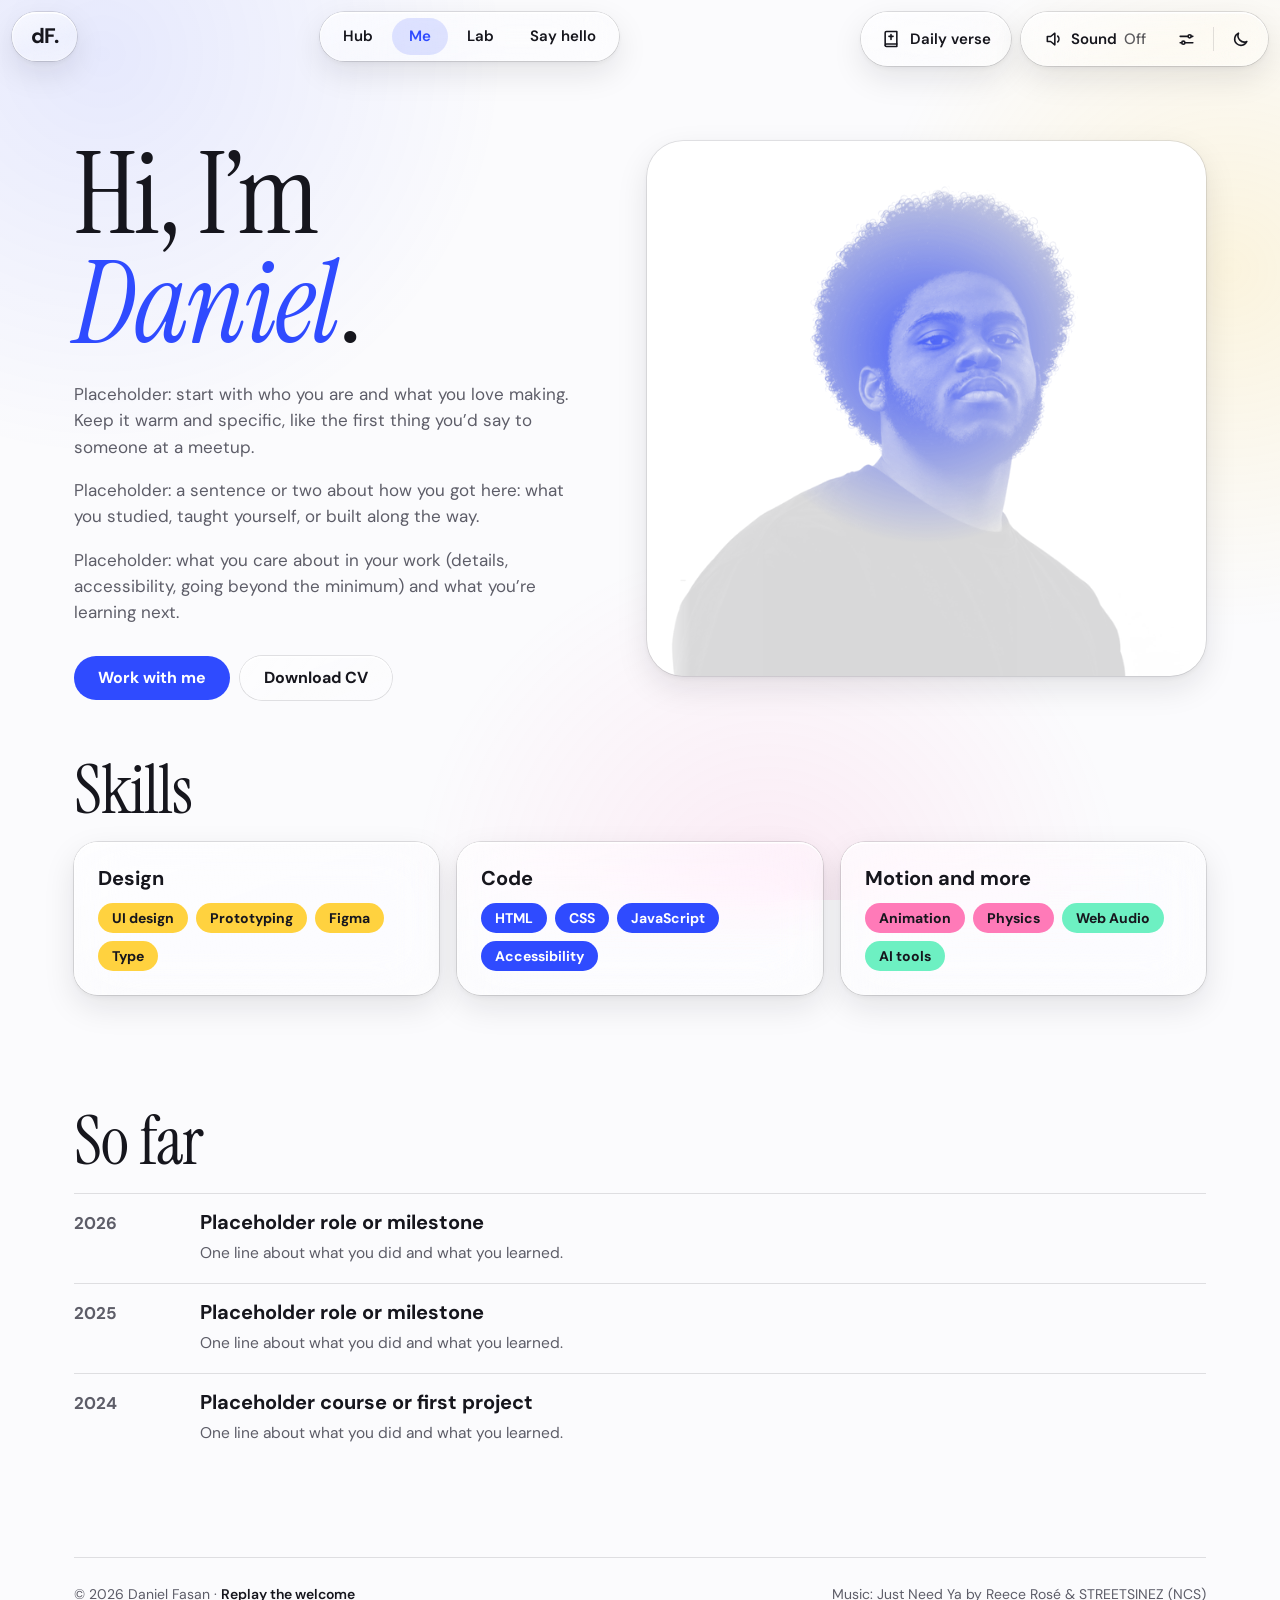
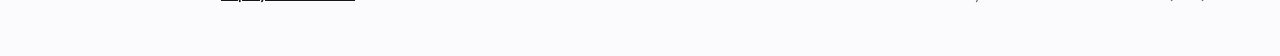
==== about.html @ 46b90537 "first commit" ====
<!doctype html>
<html lang="en" data-page="about">
  <head>
    <meta charset="utf-8" />
    <meta name="viewport" content="width=device-width, initial-scale=1, viewport-fit=cover" />
    <title>About | Daniel Fasan</title>
    <meta name="description" content="About Daniel Fasan: story, skills and experience." />
    <meta name="theme-color" content="#fbfbfd" />
    <link rel="icon" href="data:," />
    <script>
      // pick the theme before the first paint so there is no flash
      try {
        document.documentElement.dataset.theme = localStorage.getItem("df:theme") || (matchMedia("(prefers-color-scheme: dark)").matches ? "dark" : "light");
      } catch (e) {}
    </script>
    <link rel="preconnect" href="https://fonts.googleapis.com" />
    <link rel="preconnect" href="https://fonts.gstatic.com" crossorigin />
    <link href="https://fonts.googleapis.com/css2?family=DM+Sans:wght@500;700&family=Instrument+Serif:ital@0;1&display=swap" rel="stylesheet" />
    <link rel="stylesheet" href="css/site.css" />
    <link rel="stylesheet" href="css/portrait.css" />
    <script src="js/site.js" defer></script>
  </head>
  <body>
    <a class="skip" href="#app">Skip to content</a>
    <header class="top" data-bar="site">
      <div class="brand glass" role="img" aria-label="Daniel Fasan"><span class="mono" aria-hidden="true">dF.</span></div>
      <nav class="nav glass" aria-label="Main">
        <a href="home.html">Hub</a>
        <a href="about.html" aria-current="page">Me</a>
        <a href="work.html">Lab</a>
        <a href="contact.html">Say hello</a>
      </nav>
      <div class="bar-right">
        <div class="pop-wrap">
          <button class="pill glass" data-popover aria-controls="verse-pop" aria-expanded="false" title="Daily verse">
            <svg viewBox="0 0 24 24" aria-hidden="true"><path d="M5 4.5A1.5 1.5 0 0 1 6.5 3H19v15H6.5A1.5 1.5 0 0 0 5 19.5z" /><path d="M5 19.5A1.5 1.5 0 0 0 6.5 21H19v-3" /><path d="M12 6.5v6M9.5 8.8h5" /></svg><span class="lbl">Daily verse</span>
          </button>
          <div class="pop verse-pop" id="verse-pop" role="dialog" aria-labelledby="verse-title" tabindex="-1" data-autofocus hidden>
            <p class="pop-kicker" id="verse-title">A verse for today</p>
            <blockquote>
              <p data-verse-text></p>
              <footer><cite data-verse-ref></cite> · <abbr title="World English Bible (public domain)">WEB</abbr></footer>
            </blockquote>
            <button class="btn small" type="button" data-verse-next>Another verse</button>
          </div>
        </div>
        <div class="tools glass">
          <div class="snd-group">
            <button class="snd" data-sound aria-pressed="false"><svg viewBox="0 0 24 24" aria-hidden="true"><path d="M4 9v6h4l5 4V5L8 9H4z" /><path d="M16.5 8.5a5 5 0 0 1 0 7" /></svg><span class="word">Sound</span> <span class="val">Off</span></button>
            <button class="icon" data-popover aria-controls="vol-pop" aria-expanded="false" aria-label="Music volume" title="Music volume"><svg viewBox="0 0 24 24" aria-hidden="true"><path d="M4 8h10M18 8h2M4 16h2M10 16h10" /><circle cx="16" cy="8" r="2" /><circle cx="8" cy="16" r="2" /></svg></button>
            <div class="pop vol-pop" id="vol-pop" hidden>
              <div class="vol-row">
                <label for="vol">Music</label>
                <input id="vol" type="range" min="0" max="100" step="1" value="50" />
                <output id="vol-out" for="vol">50%</output>
              </div>
              <p>Just Need Ya by Reece Rosé &amp; STREETSINEZ (NCS)</p>
            </div>
          </div>
          <span class="sep" aria-hidden="true"></span>
          <button class="icon" data-theme-toggle aria-label="Switch theme"><svg class="theme-light" viewBox="0 0 24 24" aria-hidden="true"><path d="M20 14.5A8 8 0 0 1 9.5 4 8 8 0 1 0 20 14.5z" /></svg><svg class="theme-dark" viewBox="0 0 24 24" aria-hidden="true"><circle cx="12" cy="12" r="4" /><path d="M12 2v2M12 20v2M4.9 4.9l1.4 1.4M17.7 17.7l1.4 1.4M2 12h2M20 12h2M4.9 19.1l1.4-1.4M17.7 6.3l1.4-1.4" /></svg></button>
        </div>
      </div>
    </header>

    <main id="app" class="page" data-page="about" data-scripts="js/projects.js js/pages.js">
      <section class="split" aria-labelledby="about-title">
        <div>
          <h1 class="display" id="about-title">Hi, I’m <em>Daniel</em>.</h1>
          <div class="prose">
            <p>Placeholder: start with who you are and what you love making. Keep it warm and specific, like the first thing you’d say to someone at a meetup.</p>
            <p>Placeholder: a sentence or two about how you got here: what you studied, taught yourself, or built along the way.</p>
            <p>Placeholder: what you care about in your work (details, accessibility, going beyond the minimum) and what you’re learning next.</p>
          </div>
          <div class="btns">
            <a class="btn" href="contact.html">Work with me</a>
            <a class="btn ghost" href="#" data-router="off">Download CV</a>
          </div>
        </div>
        <!-- your portrait: the same silhouette as the welcome page, lit by a blue light that follows you -->
        <div class="portrait" role="img" aria-label="Portrait of Daniel Fasan">
          <i class="base"></i><i class="lit"></i>
        </div>
      </section>

      <section class="section" aria-labelledby="skills-title">
        <h2 class="h2" id="skills-title">Skills</h2>
        <div class="cols">
          <div class="tile glass">
            <h3 class="h3">Design</h3>
            <ul class="chips" style="margin-top: 12px"><li class="chip">UI design</li><li class="chip">Prototyping</li><li class="chip">Figma</li><li class="chip">Type</li></ul>
          </div>
          <div class="tile glass">
            <h3 class="h3">Code</h3>
            <ul class="chips" style="margin-top: 12px"><li class="chip blue">HTML</li><li class="chip blue">CSS</li><li class="chip blue">JavaScript</li><li class="chip blue">Accessibility</li></ul>
          </div>
          <div class="tile glass">
            <h3 class="h3">Motion and more</h3>
            <ul class="chips" style="margin-top: 12px"><li class="chip pink">Animation</li><li class="chip pink">Physics</li><li class="chip mint">Web Audio</li><li class="chip mint">AI tools</li></ul>
          </div>
        </div>
      </section>

      <section class="section" aria-labelledby="path-title">
        <h2 class="h2" id="path-title">So far</h2>
        <ol class="timeline">
          <li><time>2026</time><div><h3 class="h3">Placeholder role or milestone</h3><p>One line about what you did and what you learned.</p></div></li>
          <li><time>2025</time><div><h3 class="h3">Placeholder role or milestone</h3><p>One line about what you did and what you learned.</p></div></li>
          <li><time>2024</time><div><h3 class="h3">Placeholder course or first project</h3><p>One line about what you did and what you learned.</p></div></li>
        </ol>
      </section>
      <footer class="foot">
        <p>© <span data-year>2026</span> Daniel Fasan · <a href="index.html">Replay the welcome</a></p>
        <p>Music: Just Need Ya by Reece Rosé &amp; STREETSINEZ (NCS)</p>
      </footer>
    </main>
  </body>
</html>
---- css/site.css ----
/* =====================================================================
   SITE STYLES: shared by every page.
   1. tokens + themes   2. base   3. liquid glass   4. top bar + nav
   5. sound + volume     6. page transitions   7. content pages
   ===================================================================== */

/* ---------- 1. design tokens (light is the default, dark below) ---------- */
:root {
  --bg: #fbfbfd;
  --surface: #ffffff;
  --ink: #16161d;
  --muted: #5d5d68; /* 6.3:1 on --bg */
  --line: rgba(22, 22, 29, 0.12);
  --blue: #2f4bff;
  --on-blue: #ffffff;
  --yellow: #ffd23f;
  --pink: #ff7ab8;
  --mint: #6df0c2;
  --glass-a: rgba(255, 255, 255, 0.64);
  --glass-b: rgba(255, 255, 255, 0.28);
  --glass-c: rgba(255, 255, 255, 0.42);
  --glass-edge: rgba(22, 22, 29, 0.16);
  --glass-hi: rgba(255, 255, 255, 0.95);
  --glass-glow: rgba(255, 255, 255, 0.8);
  --glass-solid: rgba(255, 255, 255, 0.94);
  --shadow: 0 12px 32px rgba(22, 22, 29, 0.1), 0 2px 6px rgba(22, 22, 29, 0.06);
  --tint: rgba(47, 75, 255, 0.14);
  --hover: rgba(255, 255, 255, 0.6);
  --wash: 0.1; /* strength of the soft colour behind everything */
  /* ambient light behind the page (three soft pools of colour) */
  --amb1: rgba(47, 75, 255, 0.1);
  --amb2: rgba(255, 210, 63, 0.16);
  --amb3: rgba(255, 122, 184, 0.12);
  --glass-blur: blur(28px) saturate(1.9);
  --ws-ink: rgba(22, 22, 29, 0.46); /* lines of the little workspace objects behind the hero */
  --ws-fill: rgba(255, 255, 255, 0.6);
  --ui: -apple-system, BlinkMacSystemFont, "SF Pro Text", "DM Sans", system-ui,
    sans-serif;
  --serif: "Instrument Serif", Georgia, serif;
  --ease: cubic-bezier(0.7, 0, 0.2, 1); /* the welcome page's reveal curve */
  --ease-out: cubic-bezier(0.2, 0.8, 0.2, 1);
  --bar: 70px; /* height of the top bar area */
  color-scheme: light;
}
/* dark: Apple-style layered glass. Deep charcoal, slightly lighter raised surfaces,
   soft off-white text and periwinkle accents, lit by faint blue and violet. */
:root[data-theme="dark"] {
  --bg: #15161c;
  --surface: #20222c;
  --ink: #f1f2f7; /* 15.6:1 on --bg */
  --muted: #b0b4c4; /* 9.1:1 on --bg */
  --line: rgba(255, 255, 255, 0.08);
  --blue: #8b95ff; /* 6.9:1 on --bg */
  --on-blue: #15161c;
  --glass-a: rgba(48, 51, 68, 0.58);
  --glass-b: rgba(33, 35, 47, 0.44);
  --glass-c: rgba(42, 45, 60, 0.52);
  --glass-edge: rgba(255, 255, 255, 0.07);
  --glass-hi: rgba(255, 255, 255, 0.11);
  --glass-glow: rgba(139, 149, 255, 0.14);
  --glass-solid: rgba(33, 35, 45, 0.97);
  --shadow: 0 10px 30px rgba(0, 0, 0, 0.32), 0 1px 2px rgba(0, 0, 0, 0.28);
  --tint: rgba(139, 149, 255, 0.18);
  --hover: rgba(255, 255, 255, 0.06);
  --wash: 0.16;
  --amb1: rgba(98, 112, 255, 0.16);
  --amb2: rgba(139, 92, 246, 0.12);
  --amb3: rgba(76, 92, 214, 0.12);
  --glass-blur: blur(20px) saturate(1.4);
  --ws-ink: rgba(214, 218, 240, 0.42);
  --ws-fill: rgba(32, 34, 44, 0.6);
  color-scheme: dark;
}

/* ---------- 2. base ---------- */
* {
  margin: 0;
  box-sizing: border-box;
}
html {
  -webkit-text-size-adjust: 100%;
  scroll-padding-top: calc(var(--bar) + 16px);
}
body {
  min-height: 100%;
  background: var(--bg);
  color: var(--ink);
  font: 400 17px/1.55 var(--ui);
  -webkit-font-smoothing: antialiased;
}
/* very soft colour behind everything so the glass has something to bend */
body::before {
  content: "";
  position: fixed;
  inset: 0;
  z-index: -1;
  pointer-events: none;
  background:
    radial-gradient(45vmax 45vmax at 8% 6%, var(--amb1), transparent 70%),
    radial-gradient(40vmax 40vmax at 96% 30%, var(--amb2), transparent 70%),
    radial-gradient(40vmax 40vmax at 60% 100%, var(--amb3), transparent 70%);
}
/* anything that pokes past the sides (fanned-out cards, the workspace objects) never causes sideways scrolling */
body {
  overflow-x: clip;
}
img,
svg {
  display: block;
  max-width: 100%;
}
a {
  color: inherit;
}
button,
input,
select,
textarea {
  font: inherit;
  color: inherit;
}
:focus-visible {
  outline: 3px solid var(--blue);
  outline-offset: 2px;
}
[tabindex="-1"]:focus {
  outline: none;
}
.sr-only {
  position: absolute !important;
  width: 1px;
  height: 1px;
  overflow: hidden;
  clip: rect(0 0 0 0);
  white-space: nowrap;
}
.skip {
  position: fixed;
  left: 12px;
  top: 12px;
  z-index: 100;
  padding: 10px 16px;
  border-radius: 999px;
  background: var(--blue);
  color: var(--on-blue);
  font-weight: 700;
  text-decoration: none;
  transform: translateY(-150%);
}
.skip:focus {
  transform: none;
}

/* ---------- 3. liquid glass ---------- */
.glass {
  position: relative;
  isolation: isolate;
  background: linear-gradient(160deg, var(--glass-a), var(--glass-b) 60%, var(--glass-c));
  -webkit-backdrop-filter: var(--glass-blur);
  backdrop-filter: var(--glass-blur);
  box-shadow:
    0 0 0 0.75px var(--glass-edge),
    inset 0 1.5px 0 var(--glass-hi),
    inset 1px 0 0 color-mix(in srgb, var(--glass-hi) 50%, transparent),
    inset 0 -1px 0 color-mix(in srgb, var(--glass-hi) 35%, transparent),
    var(--shadow);
}
.glass::before {
  content: "";
  position: absolute;
  inset: 0;
  border-radius: inherit;
  pointer-events: none;
  z-index: -1;
  background: radial-gradient(150px circle at var(--gx, 50%) var(--gy, -40%), var(--glass-glow), transparent 65%);
  opacity: var(--go, 0);
  transition: opacity 0.25s;
}
@supports not (backdrop-filter: blur(1px)) {
  .glass {
    background: var(--glass-solid);
  }
}
@media (prefers-reduced-transparency: reduce) {
  .glass {
    background: var(--glass-solid);
    -webkit-backdrop-filter: none;
    backdrop-filter: none;
  }
}

/* ---------- 4. top bar + navigation ---------- */
.top {
  position: fixed;
  top: 12px;
  left: 12px;
  right: 12px;
  z-index: 10;
  display: flex;
  justify-content: space-between;
  align-items: flex-start;
  gap: 10px;
  pointer-events: none;
}
.top > * {
  pointer-events: auto;
}
.brand {
  border-radius: 999px;
  padding: 9px 22px 10px;
  display: flex;
  flex-direction: column;
  gap: 3px;
  text-decoration: none;
  flex: none;
}
.brand b {
  font: 400 25px/1 var(--serif);
  letter-spacing: -0.005em;
}
.brand span {
  font: 500 12.5px/1 var(--ui);
  color: var(--muted);
}
.tools,
.nav {
  border-radius: 999px;
  padding: 6px;
  display: flex;
  gap: 2px;
}
.tools button,
.nav a {
  display: flex;
  align-items: center;
  justify-content: center;
  gap: 7px;
  border: 0;
  background: none;
  color: inherit;
  font: 600 15px/1 var(--ui);
  padding: 11px 17px;
  border-radius: 999px;
  cursor: pointer;
  text-decoration: none;
  white-space: nowrap;
  transition:
    background 0.2s,
    transform 0.15s,
    color 0.2s;
}
.tools button:hover,
.nav a:hover {
  background: var(--hover);
}
.tools button:active,
.nav a:active {
  transform: scale(0.96);
}
.tools button[aria-pressed="true"],
.tools button[aria-expanded="true"],
.nav a[aria-current="page"] {
  background: var(--tint);
  color: var(--blue);
}
.tools .val {
  font-weight: 500;
  opacity: 0.7;
}
.tools .icon {
  padding: 11px 12px;
}
.icon svg {
  width: 19px;
  height: 19px;
  fill: none;
  stroke: currentColor;
  stroke-width: 2;
  stroke-linecap: round;
  stroke-linejoin: round;
}
.nav {
  margin: 0 auto;
}
/* inner pages: brand on the left, nav in the middle, sound + theme on the right */
.top[data-bar="site"] .tools {
  flex: none;
}

/* ---------- 5. sound button, volume slider, music credit ---------- */
.snd-group {
  position: relative;
  display: flex;
  gap: 2px;
}
.theme-dark,
:root[data-theme="dark"] .theme-light {
  display: none;
}
:root[data-theme="dark"] .theme-dark {
  display: block;
}
.vol-row {
  display: flex;
  align-items: center;
  gap: 10px;
}
.vol-row label {
  font-weight: 700;
}
.vol-row output {
  min-width: 3.2em;
  text-align: right;
  font-variant-numeric: tabular-nums;
  color: var(--muted);
}
.vol-pop input[type="range"] {
  flex: 1;
  min-width: 0;
  height: 28px;
  accent-color: var(--blue);
  cursor: pointer;
}
.vol-pop p {
  margin-top: 6px;
  color: var(--muted);
  font-size: 12px;
  line-height: 1.35;
}
.credit {
  position: fixed;
  right: 12px;
  bottom: 14px;
  z-index: 9;
  max-width: 200px;
  border-radius: 16px;
  padding: 7px 13px 8px;
  font: 500 11px/1.3 var(--ui);
  pointer-events: none;
  opacity: 0;
  transform: translateY(6px);
  transition:
    opacity 0.4s,
    transform 0.4s;
}
.credit.on {
  opacity: 1;
  transform: none;
}
.credit b {
  display: block;
  font: 700 12px/1.3 var(--ui);
}
.credit span {
  display: block;
  color: var(--muted);
}

/* ---------- 6. page transitions ---------- */
/* the blue veil: grows as a circle from where you clicked, then lifts away (same curve as the welcome reveal) */
.veil {
  position: fixed;
  inset: 0;
  z-index: 50;
  background: var(--blue);
  pointer-events: none;
  visibility: hidden;
  clip-path: circle(0 at var(--ox, 50%) var(--oy, 50%));
}
.veil.grow {
  visibility: visible;
  clip-path: circle(150vmax at var(--ox, 50%) var(--oy, 50%));
  transition: clip-path 0.7s var(--ease);
}
.veil.cover {
  visibility: visible;
  clip-path: inset(0 0 0 0);
}
.veil.lift {
  visibility: visible;
  clip-path: inset(0 0 100% 0);
  transition: clip-path 0.8s var(--ease);
}
main.is-leaving {
  opacity: 0;
  transform: translateY(10px);
  transition:
    opacity 0.18s ease-in,
    transform 0.18s ease-in;
}
main.is-entering {
  animation: page-in 0.6s var(--ease-out) both;
}
@keyframes page-in {
  from {
    opacity: 0;
    transform: translateY(22px) scale(0.99);
    filter: blur(6px);
  }
}
@media (prefers-reduced-motion: reduce) {
  main.is-leaving,
  main.is-entering {
    animation: none;
    transition: none;
    transform: none;
    filter: none;
  }
  .veil,
  .veil.grow,
  .veil.lift {
    transition: none;
  }
  .credit {
    transition: none;
  }
}

/* ---------- 7. content pages ---------- */
.page {
  width: min(1180px, 100%);
  margin: 0 auto;
  padding: calc(var(--bar) + 48px) 24px 40px;
}
.section {
  padding: 56px 0;
}
.kicker {
  display: inline-flex;
  align-items: center;
  gap: 8px;
  padding: 7px 14px;
  border-radius: 999px;
  font: 600 13.5px/1 var(--ui);
}
.kicker::before {
  content: "";
  width: 8px;
  height: 8px;
  border-radius: 50%;
  background: var(--mint);
  box-shadow: 0 0 0 3px color-mix(in srgb, var(--mint) 35%, transparent);
}
.display {
  font: 400 clamp(52px, 9vw, 128px) / 0.95 var(--serif);
  letter-spacing: -0.02em;
  margin: 22px 0 22px;
  max-width: 13ch;
}
.display em,
.h2 em {
  font-style: italic;
  color: var(--blue);
}
.h2 {
  font: 400 clamp(38px, 5.4vw, 68px) / 1 var(--serif);
  letter-spacing: -0.015em;
  margin-bottom: 18px;
}
.h3 {
  font: 700 20px/1.25 var(--ui);
  margin-bottom: 6px;
}
.lede {
  font-size: clamp(18px, 2vw, 21px);
  color: var(--muted);
  max-width: 44ch;
}
.prose p {
  max-width: 62ch;
  color: var(--muted);
}
.prose p + p {
  margin-top: 1em;
}
.row-head {
  display: flex;
  justify-content: space-between;
  align-items: flex-end;
  gap: 16px;
  flex-wrap: wrap;
  margin-bottom: 26px;
}
.btns {
  display: flex;
  flex-wrap: wrap;
  gap: 10px;
  margin-top: 30px;
}
.btn {
  display: inline-flex;
  align-items: center;
  gap: 8px;
  border: 0;
  border-radius: 999px;
  padding: 14px 24px;
  font: 700 16px/1 var(--ui);
  text-decoration: none;
  cursor: pointer;
  background: var(--blue);
  color: var(--on-blue);
  transition:
    transform 0.15s,
    box-shadow 0.2s;
}
.btn:hover {
  box-shadow: 0 8px 22px color-mix(in srgb, var(--blue) 35%, transparent);
}
.btn:active {
  transform: scale(0.97);
}
.btn.ghost {
  background: linear-gradient(160deg, var(--glass-a), var(--glass-b) 60%, var(--glass-c));
  color: var(--ink);
  box-shadow:
    0 0 0 0.75px var(--glass-edge),
    inset 0 1.5px 0 var(--glass-hi);
}
.link {
  font-weight: 700;
  color: var(--blue);
  text-decoration: none;
}
.link:hover {
  text-decoration: underline;
  text-underline-offset: 4px;
}
.chips {
  display: flex;
  flex-wrap: wrap;
  gap: 8px;
  padding: 0;
  list-style: none;
}
.chip {
  display: inline-block;
  padding: 8px 14px;
  border-radius: 999px;
  font: 700 14px/1 var(--ui);
  background: var(--c, var(--yellow));
  color: #16161d;
}
.chip.blue {
  --c: var(--blue);
  color: var(--on-blue);
}
.chip.pink {
  --c: var(--pink);
}
.chip.mint {
  --c: var(--mint);
}
.chip.line {
  background: none;
  color: var(--ink);
  box-shadow: inset 0 0 0 1.5px var(--line);
}
button.chip {
  border: 0;
  cursor: pointer;
}
button.chip[aria-pressed="true"] {
  background: var(--ink);
  color: var(--bg);
  box-shadow: none;
}

/* hero: the welcome words, resting like they just landed */
.hero {
  position: relative;
  min-height: min(76vh, 760px);
  display: flex;
  flex-direction: column;
  justify-content: center;
}
.pile {
  position: absolute;
  right: 0;
  bottom: 12px;
  display: flex;
  flex-wrap: wrap-reverse;
  justify-content: flex-end;
  gap: 8px;
  max-width: 44%;
  pointer-events: none;
}
.pile .chip {
  font-size: clamp(14px, 1.6vw, 20px);
  padding: 0.6em 1.05em;
  transform: rotate(var(--r, 0deg));
  animation: bob 5s ease-in-out infinite alternate;
  animation-delay: var(--d, 0s);
}
@keyframes bob {
  to {
    transform: rotate(var(--r, 0deg)) translateY(-6px);
  }
}

/* cards */
.grid {
  display: grid;
  grid-template-columns: repeat(auto-fill, minmax(300px, 1fr));
  gap: 22px;
}
.card {
  display: flex;
  flex-direction: column;
  border-radius: 28px;
  overflow: hidden;
  text-decoration: none;
  background: var(--surface);
  box-shadow:
    0 0 0 0.75px var(--line),
    var(--shadow);
  transition:
    transform 0.35s var(--ease-out),
    box-shadow 0.35s;
}
.card:hover {
  transform: translateY(-4px);
}
.card:focus-visible {
  outline-offset: 4px;
}
.card-body {
  padding: 18px 22px 22px;
}
.card-body p {
  color: var(--muted);
  font-size: 15.5px;
}
.card-meta {
  font: 600 13px/1 var(--ui);
  color: var(--muted);
  margin-bottom: 10px;
  letter-spacing: 0.01em;
}
.card .chips {
  margin-top: 14px;
}
.card .chip {
  font-size: 12.5px;
  padding: 6px 11px;
}

/* project cover art, generated from each project's colour and shapes (or your image) */
.cover {
  position: relative;
  aspect-ratio: 16 / 10;
  overflow: hidden;
  background: var(--c1, var(--blue));
}
.cover img {
  width: 100%;
  height: 100%;
  object-fit: cover;
}
.cover i {
  position: absolute;
  display: block;
  background: var(--c2, var(--yellow));
  transition: transform 0.6s var(--ease-out);
}
.cover .s0 {
  width: 38%;
  aspect-ratio: 1;
  border-radius: 50%;
  left: 8%;
  bottom: -14%;
}
.cover .s1 {
  width: 46%;
  height: 22%;
  border-radius: 999px;
  right: 6%;
  top: 16%;
  background: var(--c3, var(--pink));
  transform: rotate(-12deg);
}
.cover .s2 {
  width: 24%;
  aspect-ratio: 1;
  right: 22%;
  bottom: 10%;
  background: var(--c4, var(--mint));
  transform: rotate(18deg);
  border-radius: 12%;
}
.cover .t {
  position: absolute;
  left: 7%;
  top: 11%;
  font: 400 clamp(26px, 3.4vw, 44px) / 1 var(--serif);
  color: var(--ct, #fff);
  background: none;
}
.card:hover .cover .s0 {
  transform: translateY(-8%);
}
.card:hover .cover .s1 {
  transform: rotate(-4deg) translateX(-4%);
}
.card:hover .cover .s2 {
  transform: rotate(40deg);
}

/* services / facts */
.cols {
  display: grid;
  grid-template-columns: repeat(auto-fit, minmax(240px, 1fr));
  gap: 18px;
}
.tile {
  border-radius: 24px;
  padding: 24px;
}
.tile p {
  color: var(--muted);
  font-size: 15.5px;
}
.dot {
  width: 38px;
  height: 38px;
  border-radius: 50%;
  margin-bottom: 16px;
  background: var(--c, var(--yellow));
}

/* big call to action band */
.cta {
  border-radius: 36px;
  padding: clamp(32px, 6vw, 72px);
  background: var(--blue);
  color: var(--on-blue);
  display: grid;
  gap: 8px;
}
.cta .h2 {
  margin: 0;
}
.cta p {
  opacity: 0.85;
  max-width: 46ch;
}
.cta .btn {
  background: var(--on-blue);
  color: var(--blue);
  justify-self: start;
  margin-top: 18px;
}

/* about */
.split {
  display: grid;
  grid-template-columns: minmax(0, 1fr) minmax(0, 1.1fr);
  gap: clamp(28px, 5vw, 72px);
  align-items: center;
}
.portrait {
  position: relative;
  aspect-ratio: 620 / 593;
  border-radius: 36px;
  overflow: hidden;
  background: var(--surface);
  box-shadow:
    0 0 0 0.75px var(--line),
    var(--shadow);
}
.portrait i {
  position: absolute;
  inset: 6% 4% 0;
  -webkit-mask: var(--wm) center bottom / contain no-repeat;
  mask: var(--wm) center bottom / contain no-repeat;
}
.portrait .base {
  background: var(--ink);
  opacity: 0.16;
}
.portrait .lit {
  background: radial-gradient(circle 260px at var(--mx, 50%) var(--my, 35%), var(--blue), transparent 75%);
  opacity: 0.85;
}
.timeline {
  list-style: none;
  padding: 0;
  display: grid;
  gap: 2px;
}
.timeline li {
  display: grid;
  grid-template-columns: 110px 1fr;
  gap: 16px;
  padding: 16px 0;
  border-top: 1px solid var(--line);
}
.timeline time {
  font-weight: 700;
  color: var(--muted);
  font-variant-numeric: tabular-nums;
}
.timeline p {
  color: var(--muted);
  font-size: 15.5px;
}

/* project page */
.p-hero .cover {
  border-radius: 32px;
  aspect-ratio: 21 / 9;
  margin-top: 30px;
}
.facts {
  display: grid;
  grid-template-columns: repeat(auto-fit, minmax(150px, 1fr));
  gap: 18px;
  margin: 34px 0 10px;
  padding: 22px 26px;
  border-radius: 24px;
}
.facts dt {
  font: 600 12.5px/1 var(--ui);
  color: var(--muted);
  text-transform: uppercase;
  letter-spacing: 0.06em;
  margin-bottom: 8px;
}
.facts dd {
  margin: 0;
  font-weight: 600;
}
.story {
  display: grid;
  grid-template-columns: minmax(0, 260px) minmax(0, 1fr);
  gap: 18px 40px;
  padding: 40px 0;
  border-top: 1px solid var(--line);
}
.story h2 {
  font: 400 34px/1.05 var(--serif);
}
.gallery {
  display: grid;
  grid-template-columns: repeat(2, minmax(0, 1fr));
  gap: 18px;
  margin: 20px 0 30px;
}
.gallery .cover {
  border-radius: 24px;
}
.gallery .cover:first-child {
  grid-column: 1 / -1;
  aspect-ratio: 21 / 9;
}
.pager {
  display: flex;
  justify-content: space-between;
  gap: 16px;
  padding: 30px 0 0;
  border-top: 1px solid var(--line);
}
.pager a {
  text-decoration: none;
  display: grid;
  gap: 4px;
}
.pager small {
  color: var(--muted);
  font-weight: 600;
}
.pager b {
  font: 400 28px/1.1 var(--serif);
}
.pager .next {
  text-align: right;
  margin-left: auto;
}

/* contact form */
.form {
  display: grid;
  gap: 18px;
  padding: clamp(22px, 4vw, 36px);
  border-radius: 30px;
}
.field {
  display: grid;
  gap: 7px;
}
.field label {
  font-weight: 700;
  font-size: 15px;
}
.field input,
.field select,
.field textarea {
  width: 100%;
  border: 0;
  border-radius: 16px;
  padding: 14px 16px;
  background: var(--surface);
  box-shadow: inset 0 0 0 1.5px var(--line);
  transition: box-shadow 0.2s;
}
.field textarea {
  min-height: 160px;
  resize: vertical;
}
.field input:focus-visible,
.field select:focus-visible,
.field textarea:focus-visible {
  outline: none;
  box-shadow: inset 0 0 0 2.5px var(--blue);
}
.field [aria-invalid="true"] {
  box-shadow: inset 0 0 0 2px #d92d4a;
}
.err {
  color: #d92d4a;
  font-size: 14px;
  font-weight: 600;
  min-height: 0;
}
:root[data-theme="dark"] .err {
  color: #ff8fa3;
}
:root[data-theme="dark"] .field [aria-invalid="true"] {
  box-shadow: inset 0 0 0 2px #ff8fa3;
}
.hp {
  position: absolute;
  left: -9999px;
}
.status {
  font-weight: 600;
}
.links {
  list-style: none;
  padding: 0;
  display: grid;
  gap: 10px;
}
.links a {
  display: flex;
  justify-content: space-between;
  align-items: center;
  gap: 12px;
  padding: 16px 20px;
  border-radius: 18px;
  text-decoration: none;
  font-weight: 700;
}
.links a span {
  color: var(--muted);
  font-weight: 500;
  font-size: 15px;
}

/* footer */
.foot {
  display: flex;
  flex-wrap: wrap;
  justify-content: space-between;
  gap: 10px 24px;
  margin-top: 40px;
  padding: 26px 0 10px;
  border-top: 1px solid var(--line);
  color: var(--muted);
  font-size: 14px;
}
.foot a {
  color: var(--ink);
  font-weight: 600;
}

/* ---------- phones ---------- */
@media (max-width: 760px) {
  :root {
    --bar: 66px;
  }
  .page {
    padding: calc(var(--bar) + 30px) 18px calc(96px + env(safe-area-inset-bottom));
  }
  .brand {
    padding: 8px 18px 9px;
  }
  .brand b {
    font-size: 23px;
  }
  .tools button {
    font-size: 13.5px;
    padding: 10px 12px;
  }
  .tools .icon {
    padding: 10px;
  }
  /* the nav becomes an iOS-style tab bar at the bottom */
  .top[data-bar="site"] .nav {
    position: fixed;
    left: 12px;
    right: 12px;
    bottom: calc(12px + env(safe-area-inset-bottom));
    margin: 0;
    justify-content: space-between;
  }
  .top[data-bar="site"] .nav a {
    flex: 1;
    padding: 13px 6px;
    font-size: 14.5px;
  }
  .vol-pop {
    left: auto;
    right: -44px;
    width: min(260px, calc(100vw - 24px));
  }
  /* on phones the credit lives in the volume popover and the footer, except on the welcome page */
  :root:not([data-page="welcome"]) .credit {
    display: none;
  }
  .hero {
    min-height: 0;
    padding-bottom: 10px;
  }
  .pile {
    position: static;
    max-width: none;
    justify-content: flex-start;
    margin-top: 34px;
  }
  .split,
  .story {
    grid-template-columns: 1fr;
  }
  .gallery {
    grid-template-columns: 1fr;
  }
  .grid {
    grid-template-columns: 1fr;
  }
  .timeline li {
    grid-template-columns: 1fr;
    gap: 4px;
  }
  .section {
    padding: 40px 0;
  }
}
@media (prefers-reduced-motion: reduce) {
  .pile .chip {
    animation: none;
  }
  .card,
  .cover i {
    transition: none;
  }
}

/* =====================================================================
   8. HEADER: wordmark, daily verse and the sound + theme pill
   ===================================================================== */
/* the "dF." monogram: a quiet, non-interactive badge in a glass pill.
   Same font as the nav labels, a little heavier and tighter; one colour for letters and full stop. */
.brand {
  justify-content: center;
  align-items: center;
  min-height: 49px;
  padding: 0 19px;
  border-radius: 999px;
  cursor: default;
  user-select: none;
  -webkit-user-select: none;
}
.brand .mono {
  font: 800 21px/1 var(--ui);
  letter-spacing: -0.045em;
  color: var(--ink);
}
.bar-right {
  display: flex;
  align-items: flex-start;
  gap: 10px;
  flex: none;
}
.pop-wrap {
  position: relative;
}
.pill {
  display: flex;
  align-items: center;
  gap: 9px;
  border: 0;
  color: inherit;
  font: 600 15px/1 var(--ui);
  padding: 17px 20px;
  border-radius: 999px;
  cursor: pointer;
  transition:
    color 0.2s,
    transform 0.15s;
}
.pill:active {
  transform: scale(0.96);
}
.pill[aria-expanded="true"] {
  color: var(--blue);
}
.pill svg,
.snd svg,
.clock svg,
.loc svg,
.btn .arrow {
  width: 20px;
  height: 20px;
  flex: none;
  fill: none;
  stroke: currentColor;
  stroke-width: 1.9;
  stroke-linecap: round;
  stroke-linejoin: round;
}
.snd {
  gap: 8px;
}
.tools .sep {
  width: 1px;
  margin: 9px 3px;
  background: var(--line);
}

/* popovers (volume, daily verse) */
.pop {
  position: absolute;
  top: calc(100% + 12px);
  right: 0;
  z-index: 20;
  border-radius: 22px;
  background: var(--glass-solid);
  box-shadow:
    0 0 0 0.75px var(--glass-edge),
    var(--shadow);
  animation: pop-in 0.28s var(--ease-out);
}
.pop[hidden] {
  display: none;
}
@keyframes pop-in {
  from {
    opacity: 0;
    transform: translateY(-6px) scale(0.98);
  }
}
.vol-pop {
  left: 0;
  right: auto;
  width: 250px;
  padding: 14px 16px 12px;
  font-size: 13px;
}
.verse-pop {
  width: min(370px, calc(100vw - 24px));
  padding: 20px 22px 20px;
}
.verse-pop:focus {
  outline: none;
}
.verse-pop:focus-visible {
  outline: 3px solid var(--blue);
  outline-offset: 3px;
}
.pop-kicker,
.eyebrow {
  font: 700 12.5px/1 var(--ui);
  letter-spacing: 0.14em;
  text-transform: uppercase;
  color: var(--muted);
}
.verse-pop blockquote {
  margin: 14px 0 18px;
}
.verse-pop blockquote p {
  font: 400 24px/1.22 var(--serif);
}
.verse-pop footer {
  margin-top: 12px;
  font-size: 14px;
  color: var(--muted);
}
.verse-pop cite {
  font-style: normal;
  font-weight: 700;
  color: var(--ink);
}
.verse-pop abbr {
  text-decoration: none;
  cursor: help;
}
.btn.small {
  padding: 11px 18px;
  font-size: 14px;
}

/* =====================================================================
   9. HOME HERO: introduction + swipeable project previews
   ===================================================================== */
html {
  scroll-behavior: smooth;
}
:root[data-page="home"] .page {
  width: min(1540px, 100%);
  padding-top: calc(var(--bar) + 22px);
  padding-inline: clamp(18px, 2.4vw, 40px);
}
.hero2 {
  position: relative;
  display: grid;
  /* the preview column is the wider one: the active screenshot is the main visual */
  grid-template-columns: minmax(0, 0.86fr) minmax(0, 1.26fr);
  gap: clamp(20px, 3vw, 48px);
  align-items: center;
  /* leaves room for the start of "Selected projects" on the first screen */
  min-height: max(560px, calc(100svh - var(--bar) - 200px));
}
.hero-intro {
  position: relative;
  z-index: 1;
}
/* your portrait, huge and faint, fading out at the edges */
.hero-wm {
  position: absolute;
  z-index: 0;
  left: 16%;
  top: -14%;
  width: min(780px, 66%);
  aspect-ratio: 620 / 593;
  pointer-events: none;
  background: var(--ink);
  opacity: 0.06;
  mix-blend-mode: multiply;
  -webkit-mask-image: var(--wm), radial-gradient(closest-side, #000 40%, transparent 100%);
  mask-image: var(--wm), radial-gradient(closest-side, #000 40%, transparent 100%);
  -webkit-mask-size: contain, 100% 100%;
  mask-size: contain, 100% 100%;
  -webkit-mask-repeat: no-repeat;
  mask-repeat: no-repeat;
  -webkit-mask-position: center;
  mask-position: center;
  -webkit-mask-composite: source-in;
  mask-composite: intersect;
}
/* dark: a cool, light tint blended with "screen", so the portrait glows faintly instead of sitting there as a patch */
:root[data-theme="dark"] .hero-wm {
  background: linear-gradient(180deg, #aab2ff, #7e86c8);
  mix-blend-mode: screen;
  opacity: 0.06;
}
.clock {
  display: inline-flex;
  align-items: center;
  gap: 8px;
  padding: 9px 16px;
  border-radius: 999px;
  font: 500 15px/1 var(--ui);
  color: var(--muted);
}
.clock time {
  color: var(--ink);
  font-variant-numeric: tabular-nums;
}
.hero-title {
  font: 400 clamp(48px, 6.1vw, 104px) / 0.95 var(--serif);
  letter-spacing: -0.028em;
  margin: 22px 0 0;
}
.hero-title em {
  font-style: italic;
  color: var(--blue);
}
/* a springy little lift when you hover the highlighted word */
.spring {
  transform-origin: 30% 85%;
  transition: transform 0.75s cubic-bezier(0.34, 1.9, 0.5, 1);
}
.spring:hover {
  transform: translateY(-6px) rotate(-2.5deg) scale(1.035);
}
.hero-lede {
  font-size: clamp(18px, 1.5vw, 22px);
  line-height: 1.5;
  color: var(--muted);
  max-width: 560px;
}
.hero2 .btns {
  margin-top: 24px;
}
.btn .arrow {
  width: 19px;
  height: 19px;
  stroke-width: 2.2;
}
.loc {
  display: flex;
  align-items: center;
  gap: 8px;
  margin-top: 28px;
  color: var(--muted);
  font-size: 16px;
}
/* staggered entrance: each piece rises in a little after the one before */
.rise {
  animation: rise 0.9s var(--ease-out) both;
  animation-delay: calc(var(--i, 0) * 90ms + 60ms);
}
@keyframes rise {
  from {
    opacity: 0;
    transform: translateY(26px);
    filter: blur(4px);
  }
}

/* the tilted stack of browser cards */
/* the padding is the room around the card: the tags sit in it and the next card peeks into it */
.showcase {
  position: relative;
  z-index: 1;
  padding: 8% 11% 14% 3%;
}
.float-wrap {
  position: relative;
  perspective: 2000px;
  animation: drift 7s ease-in-out infinite alternate;
}
@keyframes drift {
  to {
    transform: translateY(-12px);
  }
}
.stage {
  position: relative;
  display: grid;
  transform-style: preserve-3d;
  transform: rotateX(5deg) rotateY(-10deg) rotateZ(-1.5deg);
  touch-action: pan-y; /* vertical swipes still scroll the page */
  user-select: none;
  -webkit-user-select: none;
  cursor: grab;
  border-radius: 18px;
}
.stage.dragging {
  cursor: grabbing;
}
.stage:focus-visible {
  outline: 3px solid var(--blue);
  outline-offset: 12px;
}
/* every card sits in the same grid cell, so the stack is exactly as tall as one screenshot */
.slides {
  display: grid;
  margin: 0;
  padding: 0;
  list-style: none;
  transform-style: preserve-3d;
}
.slide {
  position: relative;
  grid-area: 1 / 1;
  transform-origin: 50% 60%;
  /* the slight overshoot makes the snap feel springy */
  transition:
    transform 0.75s cubic-bezier(0.2, 0.95, 0.3, 1.12),
    opacity 0.45s ease;
  will-change: transform;
}
.stage.dragging .slide {
  transition: none;
}
.slide:not(.front) {
  cursor: pointer;
}
.frame {
  position: relative;
  display: block;
  color: inherit;
  text-decoration: none;
  border-radius: 16px;
  -webkit-user-drag: none;
}
.frame:focus-visible {
  outline: 3px solid var(--blue);
  outline-offset: 5px;
}
.frame .browser img {
  flex: none;
  aspect-ratio: 1440 / 900; /* the screenshots' real proportions */
}
.slide.front .browser {
  box-shadow:
    0 0 0 1px rgba(22, 22, 29, 0.08),
    0 40px 80px -24px rgba(22, 22, 29, 0.45),
    0 10px 24px rgba(22, 22, 29, 0.1);
}
.visit {
  position: absolute;
  left: 50%;
  bottom: 16px;
  translate: -50% 0;
  padding: 9px 15px;
  border-radius: 999px;
  background: rgba(22, 22, 29, 0.82);
  color: #fff;
  font: 600 13.5px/1 var(--ui);
  opacity: 0;
  transform: translateY(6px);
  transition:
    opacity 0.25s,
    transform 0.25s;
}
.slide.front .frame:hover .visit,
.slide.front .frame:focus-visible .visit {
  opacity: 1;
  transform: none;
}
@media (hover: none) {
  .slide.front .visit {
    opacity: 1;
    transform: none;
  }
}

/* the colourful words floating around the preview; their text changes with each project */
.tag {
  position: absolute;
  z-index: 3;
  padding: 0.55em 1.1em;
  border-radius: 999px;
  font: 700 clamp(14px, 1.3vw, 20px) / 1 var(--ui);
  color: #16161d;
  white-space: nowrap;
  pointer-events: none;
  box-shadow: 0 12px 26px -10px rgba(22, 22, 29, 0.35);
  transform: rotate(var(--r, 0deg));
  animation: bob 5s ease-in-out infinite alternate;
}
.tag.tag-in {
  animation:
    tag-pop 0.6s cubic-bezier(0.34, 1.8, 0.5, 1),
    bob 5s ease-in-out 0.6s infinite alternate;
}
@keyframes tag-pop {
  from {
    opacity: 0;
    transform: rotate(var(--r, 0deg)) scale(0.4);
  }
}
.tag.t1 {
  --r: -5deg;
  left: 12%;
  top: 0.5%;
  background: var(--yellow);
}
.tag.t2 {
  --r: 5deg;
  right: 2%;
  top: 1.5%;
  background: var(--pink);
  animation-delay: -1.2s;
}
.tag.t3 {
  --r: -4deg;
  left: 1%;
  bottom: 5%;
  background: #2f4bff;
  color: #fff;
  animation-delay: -2.4s;
}
.tag.t4 {
  --r: -3deg;
  right: 7%;
  bottom: 7%;
  background: var(--mint);
  animation-delay: -3.6s;
}
.hint {
  position: absolute;
  left: 50%;
  bottom: 0;
  transform: translateX(-50%);
  display: flex;
  align-items: center;
  gap: 10px;
  color: var(--muted);
  font: 500 15px/1 var(--ui);
  transition: opacity 0.6s;
}
.hint svg {
  width: 34px;
  height: 28px;
  fill: none;
  stroke: currentColor;
  stroke-width: 1.6;
  stroke-linecap: round;
  stroke-linejoin: round;
  animation: nudge-x 2.6s ease-in-out infinite;
}
@keyframes nudge-x {
  50% {
    transform: translateX(5px);
  }
}
.showcase.used .hint {
  opacity: 0.5;
}
/* previous / next stay hidden until a keyboard user tabs to them */
.sr-ctrl button {
  position: absolute;
  bottom: 2%;
  z-index: 5;
  width: 1px;
  height: 1px;
  padding: 0;
  overflow: hidden;
  clip: rect(0 0 0 0);
  border: 0;
  white-space: nowrap;
}
.sr-ctrl button:focus {
  width: auto;
  height: auto;
  clip: auto;
  padding: 10px 16px;
  border-radius: 999px;
  background: var(--ink);
  color: var(--bg);
  font: 700 14px/1 var(--ui);
  cursor: pointer;
}
[data-prev] {
  left: 0;
}
[data-next] {
  right: 0;
}

/* browser frame around every screenshot */
.browser {
  display: flex;
  flex-direction: column;
  margin: 0;
  border-radius: 16px;
  overflow: hidden;
  background: #fff;
  box-shadow:
    0 0 0 1px rgba(22, 22, 29, 0.08),
    0 18px 40px -20px rgba(22, 22, 29, 0.35);
}
.browser .bar {
  flex: none;
  display: flex;
  align-items: center;
  gap: 6px;
  height: 30px;
  padding: 0 12px;
  background: #f3f3f6;
  border-bottom: 1px solid rgba(22, 22, 29, 0.07);
}
.browser .bar i {
  width: 9px;
  height: 9px;
  border-radius: 50%;
  background: #ff5f57;
}
.browser .bar i:nth-child(2) {
  background: #febc2e;
}
.browser .bar i:nth-child(3) {
  background: #28c840;
}
.browser .bar span {
  flex: 1;
  max-width: 60%;
  margin-left: 10px;
  padding: 3px 10px;
  border-radius: 6px;
  background: #fff;
  color: #5d5d68;
  font: 500 11px/1.3 var(--ui);
  overflow: hidden;
  text-overflow: ellipsis;
  white-space: nowrap;
}
.browser img {
  display: block;
  width: 100%;
  height: auto;
  flex: 1;
  min-height: 0;
  object-fit: cover;
  object-position: top;
}
.browser figcaption {
  padding: 10px 14px;
  font: 600 13px/1 var(--ui);
  color: var(--muted);
  background: var(--surface);
}
/* dark: the frame goes dark glass, the screenshot inside keeps its real colours */
:root[data-theme="dark"] .browser {
  background: #20222c;
  box-shadow:
    0 0 0 1px rgba(255, 255, 255, 0.07),
    0 18px 40px -20px rgba(0, 0, 0, 0.6);
}
:root[data-theme="dark"] .slide.front .browser {
  box-shadow:
    0 0 0 1px rgba(255, 255, 255, 0.08),
    0 40px 80px -24px rgba(0, 0, 0, 0.7),
    0 0 60px -10px rgba(139, 149, 255, 0.18);
}
:root[data-theme="dark"] .browser .bar {
  background: #262833;
  border-color: rgba(255, 255, 255, 0.06);
}
:root[data-theme="dark"] .browser .bar span {
  background: #30323f;
  color: #b0b4c4;
}
:root[data-theme="dark"] .card {
  box-shadow:
    0 0 0 1px rgba(255, 255, 255, 0.06),
    var(--shadow);
}

/* the recent work section and cards with screenshots */
.recent {
  padding-top: 28px;
}
.recent .row-head .h2 {
  margin: 10px 0 0;
}
.recent .grid {
  grid-template-columns: repeat(auto-fill, minmax(250px, 1fr));
}
.card .browser {
  border-radius: 0;
  box-shadow: none;
}
.card .browser .bar {
  height: 26px;
}
.card .browser img {
  aspect-ratio: 16 / 10;
}
.card .chips {
  margin-top: 14px;
}

/* project page screenshots */
.p-shot {
  margin-top: 30px;
}
.p-shot .browser {
  border-radius: 24px;
}
.p-shot .browser img {
  aspect-ratio: 16 / 10;
}
.gallery {
  grid-template-columns: minmax(0, 2.3fr) minmax(0, 1fr);
  align-items: start;
}
.gallery .browser.phone {
  border-radius: 28px;
}

/* ---------- responsive: tablets and phones ---------- */
@media (max-width: 1120px) {
  .top[data-bar="site"] .pill .lbl {
    position: absolute;
    width: 1px;
    height: 1px;
    overflow: hidden;
    clip: rect(0 0 0 0);
  }
  .pill {
    padding: 15px;
  }
}
@media (max-width: 960px) {
  .top[data-bar="site"] .snd .word {
    position: absolute;
    width: 1px;
    height: 1px;
    overflow: hidden;
    clip: rect(0 0 0 0);
  }
  .hero2 {
    grid-template-columns: 1fr;
    min-height: 0;
    gap: 8px;
  }
  .showcase {
    width: min(720px, 100%);
    margin: 0 auto;
  }
  .hero-wm {
    left: 10%;
    top: -4%;
    width: 90%;
  }
}
@media (max-width: 760px) {
  .brand {
    min-height: 44px;
    padding: 0 16px;
  }
  .brand .mono {
    font-size: 19px;
  }
  .bar-right {
    gap: 6px;
  }
  .pill {
    padding: 13px;
  }
  .top[data-bar="site"] .tools {
    padding: 4px;
  }
  .top[data-bar="site"] .vol-pop {
    left: auto;
    right: -52px;
    width: min(260px, calc(100vw - 24px));
  }
  .verse-pop {
    position: fixed;
    top: calc(var(--bar) + 12px);
    left: 12px;
    right: 12px;
    width: auto;
  }
  .gallery {
    grid-template-columns: 1fr;
  }
  .gallery .browser.phone {
    width: min(320px, 80%);
    justify-self: center;
  }
  .hero-title {
    margin: 18px 0 0;
  }
  .tag {
    font-size: 13px;
  }
  .hint {
    font-size: 14px;
  }
}
@media (max-width: 420px) {
  .brand .mono {
    font-size: 18px;
  }
  .brand {
    min-height: 40px;
    padding: 0 13px;
  }
  .top[data-bar="site"] .tools {
    padding: 3px;
    gap: 0;
  }
  .top[data-bar="site"] .snd .val,
  .top[data-bar="site"] .tools .sep {
    display: none;
  }
  .top[data-bar="site"] .tools button {
    padding: 8px;
  }
  .pill {
    padding: 9px;
  }
}
@media (prefers-reduced-motion: reduce) {
  html {
    scroll-behavior: auto;
  }
  .rise,
  .float-wrap,
  .tag,
  .tag.tag-in,
  .hint svg,
  .pop {
    animation: none;
  }
  .slide {
    transition: opacity 0.2s;
  }
  .spring,
  .spring:hover {
    transition: none;
    transform: none;
  }
  .ht-item,
  .ht-meta {
    transition: none;
  }
  .workspace {
    display: none;
  }
}

/* tablets and phones: the section links become a tab bar at the bottom, like iOS */
@media (max-width: 900px) {
  .top[data-bar="site"] .nav {
    position: fixed;
    left: 12px;
    right: 12px;
    bottom: calc(12px + env(safe-area-inset-bottom));
    max-width: 520px;
    margin: 0 auto;
    justify-content: space-between;
  }
  .top[data-bar="site"] .nav a {
    flex: 1;
    padding: 13px 6px;
    font-size: 14.5px;
  }
  .page {
    padding-bottom: calc(96px + env(safe-area-inset-bottom));
  }
  .top {
    gap: 6px;
  }
}

/* =====================================================================
   10. ROTATING HEADLINE
   Each changing part is a "stack": every version sits in the same grid
   cell, so the heading always keeps room for its longest version and the
   paragraph, buttons and previews below never move.
   ===================================================================== */
.ht {
  display: block;
}
.ht-stack {
  display: grid;
  /* the mask the pieces slide through. The margins leave room for accents,
     descenders and the overhang of italic letters so nothing is cut off. */
  clip-path: inset(-0.32em -0.5em -0.34em -0.2em);
}
.ht-item {
  grid-area: 1 / 1;
  opacity: 0;
  visibility: hidden;
  transform: translateY(0.62em);
  transition:
    opacity 0.5s var(--ease-out),
    transform 0.5s var(--ease-out),
    visibility 0s 0.5s;
}
.ht-item.is-on {
  opacity: 1;
  visibility: visible;
  transform: none;
  transition-delay: 0s;
}
/* the outgoing piece slides up and fades while the new one rises in */
.ht-item.is-out {
  transform: translateY(-0.62em);
}
/* every sentence starts at the top, right under the clock; the room kept for the longest one stays below */
.ht-sent > .ht-item {
  align-self: start;
}
/* no reserved blank space: the sentence box is exactly as tall as the sentence showing
   (JS sets --ht-h), and eases to the new height when a longer or shorter sentence arrives */
.ht-sent {
  height: var(--ht-h, auto);
  transition: height 0.5s var(--ease-out);
}
.ht-word .ht-item {
  white-space: nowrap;
  justify-self: start;
}
.ht-word em {
  padding-right: 0.06em; /* room for the last italic letter before the full stop */
}
.ht-word {
  width: max-content;
}
/* the language label, right under the word; the paragraph follows 28px below */
.ht-meta {
  display: flex;
  align-items: center;
  gap: 10px;
  min-height: 28px;
  margin: 14px 0 28px;
}
.ht-lang {
  font: 700 12px/1.2 var(--ui);
  letter-spacing: 0.16em;
  text-transform: uppercase;
  color: var(--muted);
  clip-path: inset(-0.5em -0.6em);
}
.ht-lang .ht-item {
  transform: translateY(1em);
}
.ht-lang .ht-item.is-on {
  transform: none;
}
.ht-lang .ht-item.is-out {
  transform: translateY(-1em);
}
/* the discreet pause / resume control */
.ht-toggle {
  display: grid;
  place-items: center;
  width: 28px;
  height: 28px;
  padding: 0;
  border: 1px solid var(--line);
  border-radius: 50%;
  background: transparent;
  color: var(--muted);
  cursor: pointer;
  opacity: 0.75;
  transition:
    opacity 0.2s,
    color 0.2s,
    border-color 0.2s;
}
.ht-toggle:hover,
.ht-toggle:focus-visible {
  opacity: 1;
  color: var(--ink);
  border-color: var(--muted);
}
.ht-toggle svg {
  width: 11px;
  height: 11px;
  fill: currentColor;
}
.ht-toggle .i-play,
.ht-toggle[aria-pressed="true"] .i-pause {
  display: none;
}
.ht-toggle[aria-pressed="true"] .i-play {
  display: block;
}
.ht-toggle[hidden] {
  display: none;
}

/* reduced motion: headline pieces and the label change instantly (this must come after the rules above) */
@media (prefers-reduced-motion: reduce) {
  .ht-item,
  .ht-sent {
    transition: none;
  }
}

/* =====================================================================
   11. LIVING WORKSPACE
   Four tiny objects behind the hero, each playing a short scene now and
   then (js/pages.js staggers them). They are decoration only: no pointer
   events, behind the content, paused off-screen, gone with reduced motion.
   ===================================================================== */
:root[data-page="home"] .page {
  --pad: clamp(18px, 2.4vw, 40px);
}
.workspace {
  position: absolute;
  top: 0;
  bottom: 0;
  /* stretch out into the empty margins either side of the page */
  /* (100vw includes the scrollbar, hence the 10px back) */
  left: calc(min(0px, (1540px - 100vw) / 2 + 10px) - var(--pad));
  right: calc(min(0px, (1540px - 100vw) / 2 + 10px) - var(--pad));
  z-index: 0;
  pointer-events: none;
  color: var(--ws-ink);
}
.ws {
  position: absolute;
  display: none;
  opacity: 0;
}
.ws.play {
  animation: ws-life var(--len, 8s) ease both;
}
@keyframes ws-life {
  0% {
    opacity: 0;
    transform: translateY(8px);
  }
  9%,
  86% {
    opacity: 1;
    transform: none;
  }
  100% {
    opacity: 0;
    transform: translateY(-4px);
  }
}
.workspace.paused .ws,
.workspace.paused .ws * {
  animation-play-state: paused !important;
}

/* an outlined football that rolls a short way and stops */
.ws-ball {
  --len: 7s;
  width: 140px;
  height: 46px;
}
.ws-roll,
.ws-shadow {
  position: absolute;
  left: 0;
}
.ws-roll {
  bottom: 6px;
  width: 36px;
  height: 36px;
}
.ws-roll svg {
  width: 100%;
  height: 100%;
  fill: none;
  stroke: currentColor;
  stroke-width: 1.5;
  stroke-linejoin: round;
}
.ws-shadow {
  bottom: 1px;
  left: 5px;
  width: 26px;
  height: 5px;
  border-radius: 50%;
  background: currentColor;
  opacity: 0.2;
}
.ws-ball.play .ws-roll,
.ws-ball.play .ws-shadow {
  animation: ws-roll 4.4s cubic-bezier(0.3, 0.55, 0.35, 1) 0.7s both;
}
.ws-ball.play .ws-roll svg {
  animation: ws-spin 4.4s cubic-bezier(0.3, 0.55, 0.35, 1) 0.7s both;
}
@keyframes ws-roll {
  to {
    transform: translateX(96px);
  }
}
@keyframes ws-spin {
  to {
    transform: rotate(306deg); /* 96px along the ground for a 36px ball */
  }
}

/* a little cursor that traces a path and clicks, leaving an ink ripple */
.ws-cursor {
  --len: 4.8s;
  width: 150px;
  height: 80px;
}
.ws-pointer {
  position: absolute;
  left: 0;
  top: 0;
  width: 16px;
  height: 21px;
  offset-path: path("M8 64 C 34 26, 80 18, 118 32");
  offset-rotate: 0deg;
  offset-anchor: 2px 1px;
}
.ws-pointer svg {
  width: 100%;
  height: 100%;
  fill: var(--bg);
  stroke: currentColor;
  stroke-width: 1.5;
  stroke-linejoin: round;
}
.ws-cursor.play .ws-pointer {
  animation:
    ws-trace 2s cubic-bezier(0.45, 0, 0.25, 1) 0.5s both,
    ws-press 0.32s ease 2.6s;
}
@keyframes ws-trace {
  from {
    offset-distance: 0%;
  }
  to {
    offset-distance: 100%;
  }
}
@keyframes ws-press {
  50% {
    scale: 0.8;
  }
}
.ws-ink {
  position: absolute;
  left: 120px;
  top: 33px;
  width: 36px;
  height: 36px;
  margin: -18px 0 0 -18px;
  border: 1.5px solid var(--blue);
  border-radius: 50%;
  opacity: 0;
}
.ws-ink.r0 {
  border: 0;
  background: var(--blue);
  width: 14px;
  height: 14px;
  margin: -7px 0 0 -7px;
}
.ws-cursor.play .ws-ink {
  animation: ws-ink 1.3s cubic-bezier(0.2, 0.7, 0.3, 1) 2.72s both;
}
.ws-cursor.play .ws-ink.r2 {
  animation-delay: 2.9s;
  border-width: 1px;
}
@keyframes ws-ink {
  0% {
    opacity: 0.7;
    transform: scale(0.15);
  }
  100% {
    opacity: 0;
    transform: scale(1.5);
  }
}
.ws-cursor.play .ws-ink.r0 {
  animation-name: ws-dot;
}
@keyframes ws-dot {
  0% {
    opacity: 0.35;
    transform: scale(0.4);
  }
  100% {
    opacity: 0;
    transform: scale(1.2);
  }
}

/* where they live. Wide screens: out in the side margins. */
@media (min-width: 1880px) {
  .ws {
    display: block;
  }
  .ws-ball {
    left: 36px;
    top: 14%;
  }
  .ws-cursor {
    right: 30px;
    top: 62%;
  }
}
/* laptops: just the cursor, in the free strip under the previews */
@media (min-width: 1180px) and (max-width: 1879px) {
  .ws-cursor {
    display: block;
  }
  .ws-cursor {
    left: calc(var(--pad) + 50%);
    bottom: -2%;
  }
}

/* =====================================================================
   12. INTERACTIVE TECH OBJECTS (home page)
   Sticker-style illustrations in the site palette with a dark outline,
   placed in open spots. Only the terminal, the Enter key and the chip
   take clicks; esc and the wireframe ignore the pointer.
   ===================================================================== */
.deco-btn-reset,
.term-btn,
.chip-btn,
.kc-enter {
  -webkit-tap-highlight-color: transparent;
  touch-action: manipulation; /* taps respond straight away, page scrolling is untouched */
}
.term-btn:focus-visible,
.chip-btn:focus-visible,
.kc-enter:focus-visible {
  outline: 3px solid var(--blue);
  outline-offset: 4px;
}

/* ---- keycaps beside the location ---- */
.loc-row {
  display: flex;
  align-items: center;
  justify-content: space-between;
  gap: 16px;
  flex-wrap: wrap;
  margin-top: 24px;
}
.loc-row .loc {
  margin-top: 0;
}
.keys {
  display: flex;
  gap: 10px;
  margin-right: 8%;
}
.kc {
  --cap: var(--yellow);
  display: inline-grid;
  place-items: center;
  height: 42px;
  min-width: 46px;
  padding: 0 0 5px;
  border: 2px solid #16161d;
  border-radius: 11px;
  background: var(--cap);
  box-shadow: 0 5px 0 -1px #16161d; /* the key's depth */
  font: 700 13px/1 var(--ui);
  color: #16161d;
  transition:
    transform 0.15s,
    box-shadow 0.15s;
}
.kc-top {
  display: inline-flex;
  align-items: center;
  gap: 5px;
  padding: 7px 10px;
  border-radius: 8px;
  background: color-mix(in srgb, var(--cap) 45%, #fff);
}
.kc-top svg {
  width: 13px;
  height: 13px;
  fill: none;
  stroke: currentColor;
  stroke-width: 1.8;
  stroke-linecap: round;
  stroke-linejoin: round;
}
.kc-esc {
  pointer-events: none;
}
.kc-enter {
  --cap: var(--mint);
  cursor: pointer;
  padding: 0 0 5px;
}
.kc-enter:hover {
  transform: translateY(-1px);
}
/* pressed by hand: dips and springs back with a little overshoot */
.kc.spring {
  animation: kc-spring 0.7s cubic-bezier(0.3, 0.7, 0.3, 1);
}
/* esc presses itself now and then */
.kc.tap {
  animation: kc-tap 0.45s ease;
}
@keyframes kc-spring {
  18% {
    transform: translateY(5px);
    box-shadow: 0 0 0 -1px #16161d;
  }
  45% {
    transform: translateY(-3px);
  }
  70% {
    transform: translateY(1px);
  }
}
@keyframes kc-tap {
  40% {
    transform: translateY(4px);
    box-shadow: 0 1px 0 -1px #16161d;
  }
}

/* ---- microchip in the "Selected projects" header ---- */
.chip-btn {
  align-self: center;
  margin: 0 auto;
  padding: 4px;
  border: 0;
  border-radius: 16px;
  background: none;
  cursor: pointer;
}
.chip-btn svg {
  width: 138px;
  height: auto;
  overflow: visible;
}
.chip-btn .tr path,
.chip-btn .sig path {
  fill: none;
  stroke-width: 2.6;
  stroke-linecap: round;
  stroke-linejoin: round;
}
.chip-btn .tr path {
  stroke: var(--ws-ink);
  transition:
    stroke 0.3s,
    filter 0.3s;
}
.chip-btn .sig path {
  stroke: var(--blue);
  stroke-dasharray: 8 220;
  stroke-dashoffset: 8;
  opacity: 0;
}
.chip-btn .pads circle {
  fill: var(--bg);
  stroke: var(--ws-ink);
  stroke-width: 2;
  transition:
    fill 0.3s,
    stroke 0.3s;
}
.chip-btn .pins rect {
  fill: #c9cbe0;
  stroke: #16161d;
  stroke-width: 1.8;
}
.chip-btn .body {
  fill: #262833;
  stroke: #16161d;
  stroke-width: 2.4;
}
:root[data-theme="dark"] .chip-btn .body {
  fill: #454a60;
}
.chip-btn .die {
  fill: var(--yellow);
  stroke: #16161d;
  stroke-width: 2;
  transition: fill 0.3s;
}
.chip-btn .dot {
  fill: #c9cbe0;
}
/* now and then a signal runs out along the traces */
.chip-btn.pulse .sig path {
  animation: chip-signal 1.5s ease-in-out;
}
.chip-btn.pulse .sig path:nth-child(2n) {
  animation-delay: 0.2s;
}
@keyframes chip-signal {
  0% {
    stroke-dashoffset: 8;
    opacity: 1;
  }
  90% {
    opacity: 1;
  }
  100% {
    stroke-dashoffset: -80;
    opacity: 0;
  }
}
/* hover, keyboard focus or a press lights the whole circuit */
.chip-btn:hover .tr path,
.chip-btn:focus-visible .tr path,
.chip-btn[aria-pressed="true"] .tr path {
  stroke: var(--blue);
  filter: drop-shadow(0 0 4px color-mix(in srgb, var(--blue) 70%, transparent));
}
.chip-btn:hover .pads circle,
.chip-btn:focus-visible .pads circle,
.chip-btn[aria-pressed="true"] .pads circle {
  fill: var(--blue);
  stroke: var(--blue);
}
.chip-btn:hover .die,
.chip-btn:focus-visible .die,
.chip-btn[aria-pressed="true"] .die {
  fill: var(--mint);
}

/* ---- terminal beside "What I do" ---- */
.do-head {
  align-items: center;
}
.do-head .h2 {
  margin-bottom: 0;
}
.term-btn {
  display: block;
  width: 260px;
  padding: 0;
  border: 2px solid #16161d;
  border-radius: 14px;
  overflow: hidden;
  background: #16161d;
  box-shadow:
    0 0 0 3px var(--blue),
    0 18px 36px -18px rgba(22, 22, 29, 0.5);
  text-align: left;
  cursor: pointer;
  transition: transform 0.25s var(--ease-out);
}
.term-btn:hover {
  transform: translateY(-2px) rotate(-0.6deg);
}
.term-bar {
  display: flex;
  align-items: center;
  gap: 6px;
  padding: 8px 11px;
  background: #2a2c38;
}
.term-bar i {
  width: 8px;
  height: 8px;
  border-radius: 50%;
  background: var(--pink);
}
.term-bar i:nth-child(2) {
  background: var(--yellow);
}
.term-bar i:nth-child(3) {
  background: var(--mint);
}
.term-bar span {
  margin-left: 8px;
  font: 600 11px/1 ui-monospace, SFMono-Regular, Menlo, Consolas, monospace;
  color: #8f93a8;
}
.term-body {
  display: block;
  min-height: 70px;
  padding: 12px 14px 14px;
  font: 500 12.5px/1.65 ui-monospace, SFMono-Regular, Menlo, Consolas, monospace;
  color: #e8e9f3;
  white-space: pre;
}
.term-body .p {
  color: var(--mint);
}
.term-body .o {
  color: #9aa0b8;
}
.term-caret {
  display: inline-block;
  width: 7px;
  height: 14px;
  margin-left: 2px;
  vertical-align: -2px;
  background: var(--yellow);
  animation: ws-blink 1s steps(1) infinite;
}
@keyframes ws-blink {
  50% {
    opacity: 0;
  }
}

/* ---- browser wireframe in the call to action ---- */
.cta {
  grid-template-columns: minmax(0, 1fr) minmax(0, 300px);
  align-items: center;
  gap: 24px 40px;
}
.cta-text {
  display: grid;
  gap: 8px;
}
.cta-wire {
  width: 100%;
  height: auto;
  fill: none;
  stroke: var(--on-blue);
  stroke-width: 2.2;
  stroke-linecap: round;
  stroke-linejoin: round;
  pointer-events: none;
  opacity: 0.9;
}
.cta-wire .d {
  stroke-dasharray: 1;
  stroke-dashoffset: 1;
}
.cta-wire.draw .d {
  animation: wire-draw 12s ease-out both;
  animation-delay: calc(var(--k) * 0.35s);
}
.cta-wire.drawn .d {
  stroke-dashoffset: 0;
}
@keyframes wire-draw {
  0% {
    stroke-dashoffset: 1;
    opacity: 1;
  }
  10%,
  86% {
    stroke-dashoffset: 0;
    opacity: 1;
  }
  100% {
    stroke-dashoffset: 0;
    opacity: 0;
  }
}

/* ---- smaller screens ---- */
@media (max-width: 960px) {
  .keys {
    margin-right: 0;
  }
  .chip-btn {
    order: 3;
    margin: 0;
  }
  .chip-btn svg {
    width: 112px;
  }
}
@media (max-width: 700px) {
  .cta {
    grid-template-columns: 1fr;
  }
  .cta-wire {
    max-width: 240px;
  }
  .term-btn {
    width: 190px;
  }
  .term-body {
    min-height: 60px;
    padding: 10px 11px 12px;
    font-size: 10.5px;
  }
}
@media (max-width: 420px) {
  .term-btn {
    width: 100%;
  }
  .do-head .h2 {
    width: 100%;
  }
}
@media (prefers-reduced-motion: reduce) {
  .kc.spring,
  .kc.tap,
  .chip-btn.pulse .sig path,
  .cta-wire.draw .d,
  .term-caret {
    animation: none;
  }
  .kc-enter.spring {
    transform: translateY(3px);
  }
  .cta-wire .d {
    stroke-dashoffset: 0;
  }
  .term-btn,
  .term-btn:hover,
  .kc-enter:hover {
    transform: none;
  }
}
---- css/portrait.css ----
/* your portrait as a transparent silhouette, used as a mask on the welcome and about pages */
:root {
  --wm: url([data-uri]);
}
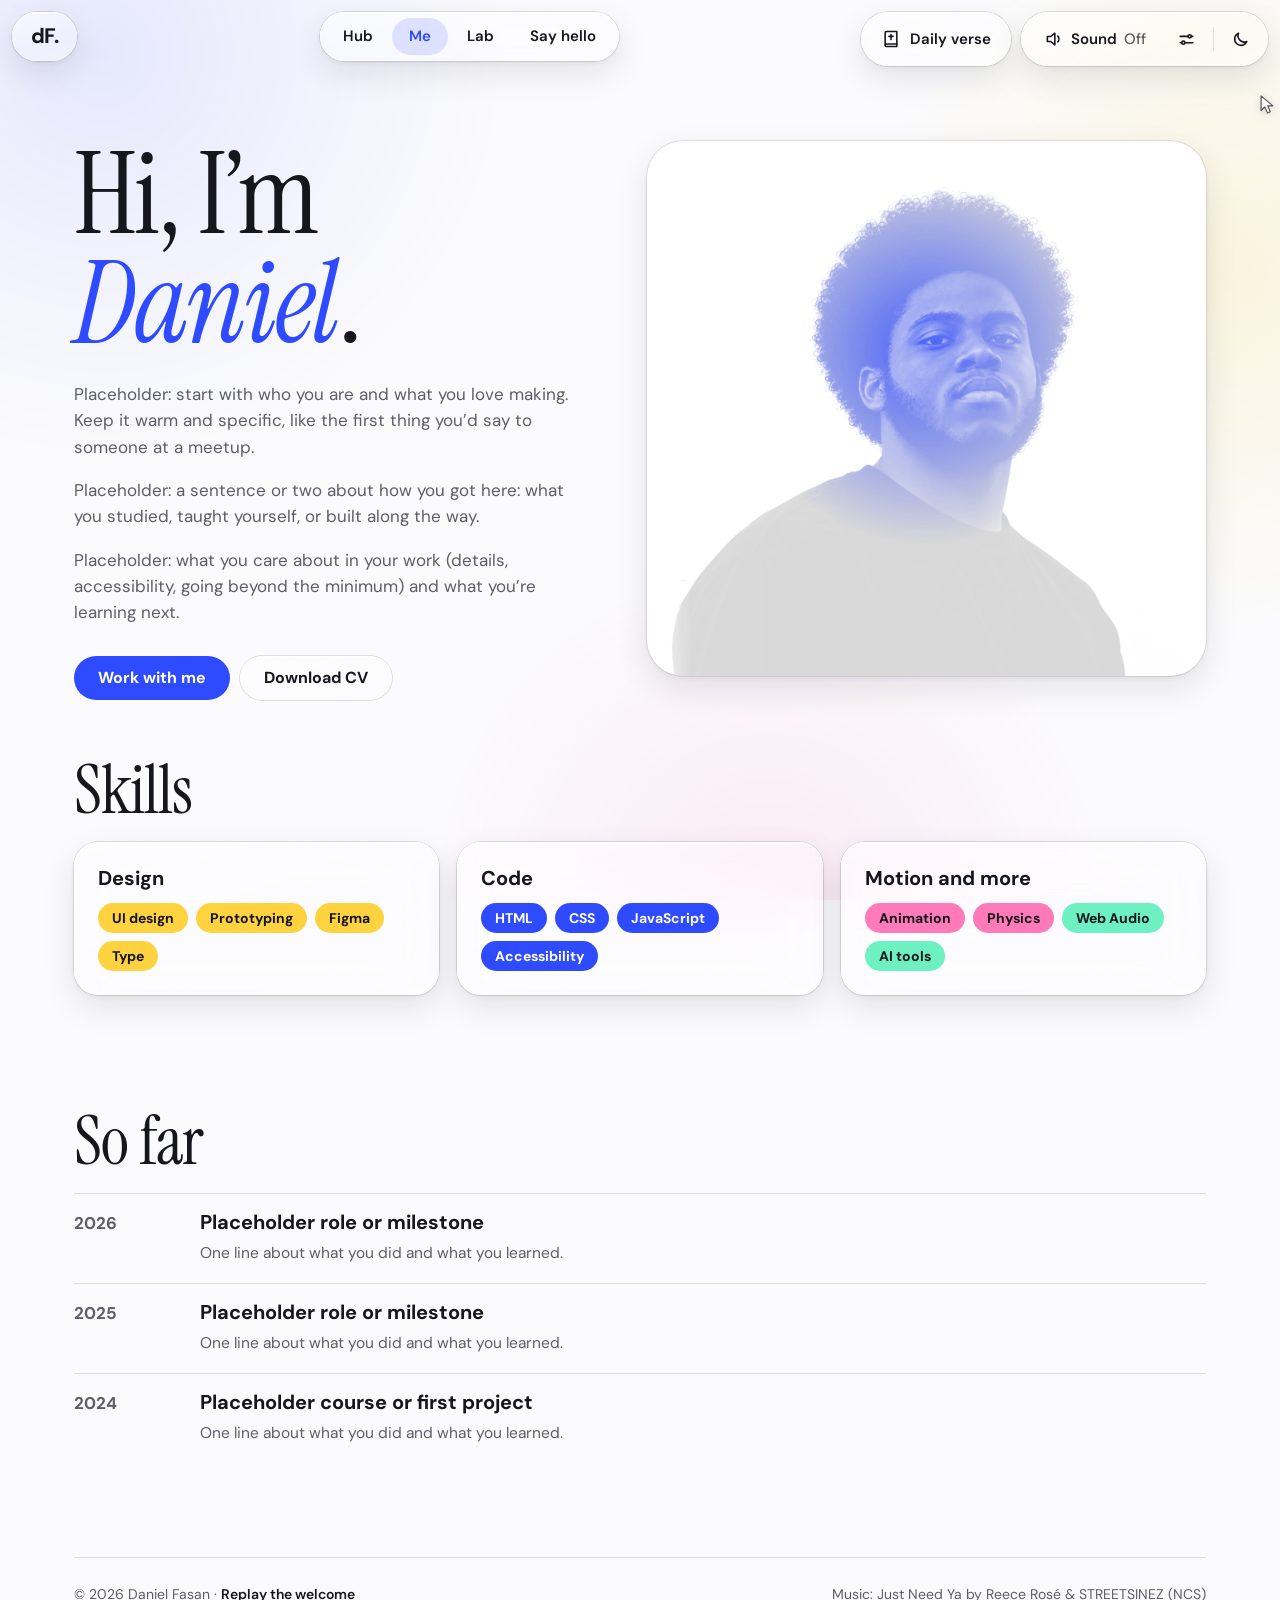
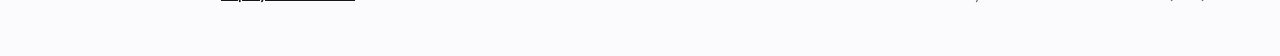
==== commit 94ea1efc: "Add interactive character animations: Kiki, Momo, and Tri - Introduced three characters: Kiki the ke" ====
--- a/about.html
+++ b/about.html
@@ -63,7 +63,7 @@
       </div>
     </header>
 
-    <main id="app" class="page" data-page="about" data-scripts="js/projects.js js/pages.js">
+    <main id="app" class="page" data-page="about" data-scripts="js/projects.js js/characters.js js/pages.js">
       <section class="split" aria-labelledby="about-title">
         <div>
           <h1 class="display" id="about-title">Hi, I’m <em>Daniel</em>.</h1>
--- a/css/site.css
+++ b/css/site.css
@@ -34,6 +34,47 @@
   --glass-blur: blur(28px) saturate(1.9);
   --ws-ink: rgba(22, 22, 29, 0.46); /* lines of the little workspace objects behind the hero */
   --ws-fill: rgba(255, 255, 255, 0.6);
+  /* surfaces that change character between themes (each theme sets its own; no separate overrides) */
+  --frame: #ffffff; /* browser frames around screenshots */
+  --frame-bar: #f3f3f6;
+  --frame-url: #ffffff;
+  --frame-url-ink: #5d5d68;
+  --frame-line: rgba(22, 22, 29, 0.07);
+  --frame-shadow: 0 0 0 1px rgba(22, 22, 29, 0.08), 0 18px 40px -20px rgba(22, 22, 29, 0.35);
+  --frame-shadow-front: 0 0 0 1px rgba(22, 22, 29, 0.08), 0 40px 80px -24px rgba(22, 22, 29, 0.45), 0 10px 24px rgba(22, 22, 29, 0.1);
+  --card-edge: var(--line);
+  --cta-bg: var(--blue); /* the "Got an idea?" band */
+  --cta-ink: var(--on-blue);
+  --cta-edge: transparent;
+  --cta-btn-bg: var(--on-blue);
+  --cta-btn-ink: var(--blue);
+  --cta-wire: var(--on-blue);
+  --tag-blue: #2f4bff; /* the blue floating tag */
+  --tag-blue-ink: #ffffff;
+  --chip-body: #262833; /* the microchip illustration */
+  /* the portrait watermark. The source is a silhouette whose transparency encodes how dark each part
+     of the photo is, so it must always be filled with a DARK colour to read as a normal (positive) image.
+     Light mode: faint ink. Dark mode: a soft pool of light behind it (--wm-glow / the welcome spotlight)
+     with the dark silhouette on top, instead of a light fill, which would turn it into a photo negative. */
+  --wm-fill: var(--ink); /* home page */
+  --wm-blend: multiply;
+  --wm-opacity: 0.06;
+  --wm-glow: transparent;
+  --wmw-fill: var(--ink); /* welcome page */
+  --wmw-base: 0.08;
+  --wmw-base-z: 0;
+  --wmw-lit: 0.5; /* the blue light that follows the pointer */
+  --wmw-lit-bg: var(--blue);
+  --wmw-lit-mask: var(--wm); /* light mode: the light is shaped like the portrait */
+  --bar-bg: rgba(255, 255, 255, 0.3); /* the welcome page's frosted control bar and badge */
+  --bar-blur: blur(16px) saturate(1.35);
+  --bar-shadow: inset 0 0 0 1px rgba(255, 255, 255, 0.55), inset 0 1px 0 rgba(255, 255, 255, 0.9), 0 0 0 0.5px rgba(22, 22, 29, 0.08), 0 8px 28px rgba(22, 22, 29, 0.08), 0 1px 3px rgba(22, 22, 29, 0.05);
+  --bar-hover: rgba(255, 255, 255, 0.55);
+  --bar-press: rgba(22, 22, 29, 0.07);
+  --bar-solid: rgba(255, 255, 255, 0.93);
+  --err: #d92d4a;
+  --sb: rgba(94, 108, 140, 0.36); /* scrollbar thumb: subtle blue-grey */
+  --sb-hover: rgba(94, 108, 140, 0.62);
   --ui: -apple-system, BlinkMacSystemFont, "SF Pro Text", "DM Sans", system-ui,
     sans-serif;
   --serif: "Instrument Serif", Georgia, serif;
@@ -42,33 +83,73 @@
   --bar: 70px; /* height of the top bar area */
   color-scheme: light;
 }
-/* dark: Apple-style layered glass. Deep charcoal, slightly lighter raised surfaces,
-   soft off-white text and periwinkle accents, lit by faint blue and violet. */
+/* dark: a calm, deliberate dark theme (after the YOIN reference). Neutral charcoal instead of blue-black,
+   raised surfaces only a step lighter, warm off-white text (never pure white), warm grey for secondary text,
+   hairline edges instead of grey outlines, soft depth instead of glows, and a softened version of the blue accent. */
 :root[data-theme="dark"] {
-  --bg: #15161c;
-  --surface: #20222c;
-  --ink: #f1f2f7; /* 15.6:1 on --bg */
-  --muted: #b0b4c4; /* 9.1:1 on --bg */
-  --line: rgba(255, 255, 255, 0.08);
-  --blue: #8b95ff; /* 6.9:1 on --bg */
-  --on-blue: #15161c;
-  --glass-a: rgba(48, 51, 68, 0.58);
-  --glass-b: rgba(33, 35, 47, 0.44);
-  --glass-c: rgba(42, 45, 60, 0.52);
-  --glass-edge: rgba(255, 255, 255, 0.07);
-  --glass-hi: rgba(255, 255, 255, 0.11);
-  --glass-glow: rgba(139, 149, 255, 0.14);
-  --glass-solid: rgba(33, 35, 45, 0.97);
-  --shadow: 0 10px 30px rgba(0, 0, 0, 0.32), 0 1px 2px rgba(0, 0, 0, 0.28);
-  --tint: rgba(139, 149, 255, 0.18);
-  --hover: rgba(255, 255, 255, 0.06);
+  --bg: #121212;
+  --surface: #1a1a1a;
+  --ink: #eae8e6; /* 15.8:1 on --bg */
+  --muted: #aeaba6; /* 8.4:1 on --bg */
+  --line: rgba(234, 232, 230, 0.1);
+  --blue: #9aa2f0; /* 7.6:1 on --bg */
+  --on-blue: #121212;
+  --yellow: #e6c35c; /* the palette, a touch less neon on dark */
+  --pink: #e993bb;
+  --mint: #86dcbc;
+  --glass-a: rgba(40, 40, 40, 0.55);
+  --glass-b: rgba(26, 26, 26, 0.42);
+  --glass-c: rgba(33, 33, 33, 0.5);
+  --glass-edge: rgba(234, 232, 230, 0.08);
+  --glass-hi: rgba(255, 255, 255, 0.07);
+  --glass-glow: rgba(234, 232, 230, 0.06);
+  --glass-solid: rgba(28, 28, 28, 0.97);
+  --glass-blur: blur(16px) saturate(1.15);
+  --shadow: 0 10px 28px rgba(0, 0, 0, 0.28), 0 1px 2px rgba(0, 0, 0, 0.2);
+  --tint: rgba(154, 162, 240, 0.14);
+  --hover: rgba(234, 232, 230, 0.06);
   --wash: 0.16;
-  --amb1: rgba(98, 112, 255, 0.16);
-  --amb2: rgba(139, 92, 246, 0.12);
-  --amb3: rgba(76, 92, 214, 0.12);
-  --glass-blur: blur(20px) saturate(1.4);
-  --ws-ink: rgba(214, 218, 240, 0.42);
-  --ws-fill: rgba(32, 34, 44, 0.6);
+  --amb1: rgba(154, 162, 240, 0.045); /* barely-there light, no muddy glows */
+  --amb2: rgba(234, 232, 230, 0.02);
+  --amb3: rgba(154, 162, 240, 0.03);
+  --ws-ink: rgba(234, 232, 230, 0.36);
+  --ws-fill: rgba(26, 26, 26, 0.6);
+  --frame: #1c1c1c;
+  --frame-bar: #232323;
+  --frame-url: #2b2b2b;
+  --frame-url-ink: #aeaba6;
+  --frame-line: rgba(234, 232, 230, 0.06);
+  --frame-shadow: 0 0 0 1px rgba(234, 232, 230, 0.07), 0 18px 40px -22px rgba(0, 0, 0, 0.6);
+  --frame-shadow-front: 0 0 0 1px rgba(234, 232, 230, 0.08), 0 36px 70px -26px rgba(0, 0, 0, 0.7);
+  --card-edge: rgba(234, 232, 230, 0.08);
+  --cta-bg: #1a1a1a;
+  --cta-ink: var(--ink);
+  --cta-edge: rgba(234, 232, 230, 0.1);
+  --cta-btn-bg: var(--blue);
+  --cta-btn-ink: var(--on-blue);
+  --cta-wire: rgba(234, 232, 230, 0.5);
+  --tag-blue: #5561d6;
+  --tag-blue-ink: #f3f2f0;
+  --chip-body: #3a3a3a;
+  --wm-fill: #000000;
+  --wm-blend: normal;
+  --wm-opacity: 0.55;
+  --wm-glow: rgba(234, 232, 230, 0.08);
+  --wmw-fill: #000000;
+  --wmw-base: 0.5;
+  --wmw-base-z: 2; /* dark silhouette sits over the light */
+  --wmw-lit: 1;
+  --wmw-lit-bg: rgba(234, 232, 230, 0.1); /* a soft light pool that follows the pointer */
+  --wmw-lit-mask: linear-gradient(#000, #000); /* dark mode: a plain round pool, not portrait-shaped */
+  --bar-bg: rgba(30, 30, 30, 0.5);
+  --bar-blur: blur(16px) saturate(1.15);
+  --bar-shadow: inset 0 0 0 1px rgba(234, 232, 230, 0.08), inset 0 1px 0 rgba(255, 255, 255, 0.07), 0 10px 28px rgba(0, 0, 0, 0.28), 0 1px 2px rgba(0, 0, 0, 0.2);
+  --bar-hover: rgba(234, 232, 230, 0.07);
+  --bar-press: rgba(234, 232, 230, 0.12);
+  --bar-solid: rgba(28, 28, 28, 0.96);
+  --err: #f09aaa;
+  --sb: rgba(174, 171, 166, 0.26); /* scrollbar thumb: muted warm grey from the palette */
+  --sb-hover: rgba(174, 171, 166, 0.46);
   color-scheme: dark;
 }
 
@@ -611,7 +692,7 @@
   text-decoration: none;
   background: var(--surface);
   box-shadow:
-    0 0 0 0.75px var(--line),
+    0 0 0 1px var(--card-edge),
     var(--shadow);
   transition:
     transform 0.35s var(--ease-out),
@@ -731,8 +812,9 @@
 .cta {
   border-radius: 36px;
   padding: clamp(32px, 6vw, 72px);
-  background: var(--blue);
-  color: var(--on-blue);
+  background: var(--cta-bg);
+  color: var(--cta-ink);
+  box-shadow: inset 0 0 0 1px var(--cta-edge);
   display: grid;
   gap: 8px;
 }
@@ -744,8 +826,8 @@
   max-width: 46ch;
 }
 .cta .btn {
-  background: var(--on-blue);
-  color: var(--blue);
+  background: var(--cta-btn-bg);
+  color: var(--cta-btn-ink);
   justify-self: start;
   margin-top: 18px;
 }
@@ -913,19 +995,13 @@
   box-shadow: inset 0 0 0 2.5px var(--blue);
 }
 .field [aria-invalid="true"] {
-  box-shadow: inset 0 0 0 2px #d92d4a;
+  box-shadow: inset 0 0 0 2px var(--err);
 }
 .err {
-  color: #d92d4a;
+  color: var(--err);
   font-size: 14px;
   font-weight: 600;
   min-height: 0;
-}
-:root[data-theme="dark"] .err {
-  color: #ff8fa3;
-}
-:root[data-theme="dark"] .field [aria-invalid="true"] {
-  box-shadow: inset 0 0 0 2px #ff8fa3;
 }
 .hp {
   position: absolute;
@@ -1225,7 +1301,8 @@
   z-index: 1;
 }
 /* your portrait, huge and faint, fading out at the edges */
-.hero-wm {
+.hero-wm,
+.hero-glow {
   position: absolute;
   z-index: 0;
   left: 16%;
@@ -1233,9 +1310,15 @@
   width: min(780px, 66%);
   aspect-ratio: 620 / 593;
   pointer-events: none;
-  background: var(--ink);
-  opacity: 0.06;
-  mix-blend-mode: multiply;
+}
+/* dark mode's soft light behind the portrait (transparent in light mode); round, so no edges */
+.hero-glow {
+  background: radial-gradient(closest-side, var(--wm-glow), transparent 100%);
+}
+.hero-wm {
+  background: var(--wm-fill);
+  opacity: var(--wm-opacity);
+  mix-blend-mode: var(--wm-blend);
   -webkit-mask-image: var(--wm), radial-gradient(closest-side, #000 40%, transparent 100%);
   mask-image: var(--wm), radial-gradient(closest-side, #000 40%, transparent 100%);
   -webkit-mask-size: contain, 100% 100%;
@@ -1247,12 +1330,6 @@
   -webkit-mask-composite: source-in;
   mask-composite: intersect;
 }
-/* dark: a cool, light tint blended with "screen", so the portrait glows faintly instead of sitting there as a patch */
-:root[data-theme="dark"] .hero-wm {
-  background: linear-gradient(180deg, #aab2ff, #7e86c8);
-  mix-blend-mode: screen;
-  opacity: 0.06;
-}
 .clock {
   display: inline-flex;
   align-items: center;
@@ -1394,10 +1471,7 @@
   aspect-ratio: 1440 / 900; /* the screenshots' real proportions */
 }
 .slide.front .browser {
-  box-shadow:
-    0 0 0 1px rgba(22, 22, 29, 0.08),
-    0 40px 80px -24px rgba(22, 22, 29, 0.45),
-    0 10px 24px rgba(22, 22, 29, 0.1);
+  box-shadow: var(--frame-shadow-front);
 }
 .visit {
   position: absolute;
@@ -1407,7 +1481,7 @@
   padding: 9px 15px;
   border-radius: 999px;
   background: rgba(22, 22, 29, 0.82);
-  color: #fff;
+  color: #f3f2f0;
   font: 600 13.5px/1 var(--ui);
   opacity: 0;
   transform: translateY(6px);
@@ -1469,8 +1543,8 @@
   --r: -4deg;
   left: 1%;
   bottom: 5%;
-  background: #2f4bff;
-  color: #fff;
+  background: var(--tag-blue);
+  color: var(--tag-blue-ink);
   animation-delay: -2.4s;
 }
 .tag.t4 {
@@ -1548,10 +1622,8 @@
   margin: 0;
   border-radius: 16px;
   overflow: hidden;
-  background: #fff;
-  box-shadow:
-    0 0 0 1px rgba(22, 22, 29, 0.08),
-    0 18px 40px -20px rgba(22, 22, 29, 0.35);
+  background: var(--frame);
+  box-shadow: var(--frame-shadow);
 }
 .browser .bar {
   flex: none;
@@ -1560,8 +1632,8 @@
   gap: 6px;
   height: 30px;
   padding: 0 12px;
-  background: #f3f3f6;
-  border-bottom: 1px solid rgba(22, 22, 29, 0.07);
+  background: var(--frame-bar);
+  border-bottom: 1px solid var(--frame-line);
 }
 .browser .bar i {
   width: 9px;
@@ -1581,8 +1653,8 @@
   margin-left: 10px;
   padding: 3px 10px;
   border-radius: 6px;
-  background: #fff;
-  color: #5d5d68;
+  background: var(--frame-url);
+  color: var(--frame-url-ink);
   font: 500 11px/1.3 var(--ui);
   overflow: hidden;
   text-overflow: ellipsis;
@@ -1603,33 +1675,6 @@
   color: var(--muted);
   background: var(--surface);
 }
-/* dark: the frame goes dark glass, the screenshot inside keeps its real colours */
-:root[data-theme="dark"] .browser {
-  background: #20222c;
-  box-shadow:
-    0 0 0 1px rgba(255, 255, 255, 0.07),
-    0 18px 40px -20px rgba(0, 0, 0, 0.6);
-}
-:root[data-theme="dark"] .slide.front .browser {
-  box-shadow:
-    0 0 0 1px rgba(255, 255, 255, 0.08),
-    0 40px 80px -24px rgba(0, 0, 0, 0.7),
-    0 0 60px -10px rgba(139, 149, 255, 0.18);
-}
-:root[data-theme="dark"] .browser .bar {
-  background: #262833;
-  border-color: rgba(255, 255, 255, 0.06);
-}
-:root[data-theme="dark"] .browser .bar span {
-  background: #30323f;
-  color: #b0b4c4;
-}
-:root[data-theme="dark"] .card {
-  box-shadow:
-    0 0 0 1px rgba(255, 255, 255, 0.06),
-    var(--shadow);
-}
-
 /* the recent work section and cards with screenshots */
 .recent {
   padding-top: 28px;
@@ -1702,7 +1747,8 @@
     width: min(720px, 100%);
     margin: 0 auto;
   }
-  .hero-wm {
+  .hero-wm,
+  .hero-glow {
     left: 10%;
     top: -4%;
     width: 90%;
@@ -2330,12 +2376,9 @@
   stroke-width: 1.8;
 }
 .chip-btn .body {
-  fill: #262833;
+  fill: var(--chip-body);
   stroke: #16161d;
   stroke-width: 2.4;
-}
-:root[data-theme="dark"] .chip-btn .body {
-  fill: #454a60;
 }
 .chip-btn .die {
   fill: var(--yellow);
@@ -2477,7 +2520,7 @@
   width: 100%;
   height: auto;
   fill: none;
-  stroke: var(--on-blue);
+  stroke: var(--cta-wire);
   stroke-width: 2.2;
   stroke-linecap: round;
   stroke-linejoin: round;
@@ -2568,3 +2611,900 @@
     transform: none;
   }
 }
+
+/* =====================================================================
+   13. SCROLLBAR: a slim rounded thumb on a transparent track.
+   Only for mouse / trackpad screens; phones and tablets keep their native
+   overlay scrollbars. Styling only: scrolling itself is untouched, and pages
+   that don't scroll (the welcome screen) still don't.
+   ===================================================================== */
+@media (hover: hover) and (pointer: fine) {
+  /* Chrome, Edge, Safari: a 10px gutter with a 2px clear border = a 6px thumb */
+  ::-webkit-scrollbar {
+    width: 10px;
+    height: 10px;
+    background: transparent;
+  }
+  ::-webkit-scrollbar-track,
+  ::-webkit-scrollbar-corner {
+    background: transparent;
+  }
+  ::-webkit-scrollbar-thumb {
+    background-color: var(--sb);
+    background-clip: content-box;
+    border: 2px solid transparent;
+    border-radius: 999px;
+  }
+  ::-webkit-scrollbar-thumb:hover,
+  ::-webkit-scrollbar-thumb:active {
+    background-color: var(--sb-hover);
+  }
+  ::-webkit-scrollbar-button {
+    display: none;
+    width: 0;
+    height: 0;
+  }
+  /* Firefox (and browsers without the -webkit- scrollbar pseudo-elements) */
+  @supports not selector(::-webkit-scrollbar) {
+    html {
+      scrollbar-width: thin;
+      scrollbar-color: var(--sb) transparent;
+    }
+    html:hover {
+      scrollbar-color: var(--sb-hover) transparent;
+    }
+  }
+}
+
+/* =====================================================================
+   14. SCROLL POINTER (desktop): js/site.js builds it, then adds
+   .has-scroller to <html>, which hides the native scrollbar. Without
+   JavaScript, or on phones and tablets, the scrollbar above stays.
+   ===================================================================== */
+:root {
+  --sc-fill: rgba(255, 255, 255, 0.72);
+  --sc-stroke: rgba(22, 22, 29, 0.72);
+  --sc-shine: rgba(255, 255, 255, 0.95);
+}
+:root[data-theme="dark"] {
+  --sc-fill: rgba(58, 58, 58, 0.72);
+  --sc-stroke: rgba(234, 232, 230, 0.72);
+  --sc-shine: rgba(255, 255, 255, 0.3);
+}
+html.has-scroller {
+  scrollbar-width: none;
+}
+html.has-scroller::-webkit-scrollbar {
+  display: none;
+  width: 0;
+  height: 0;
+}
+.scroller {
+  position: fixed;
+  top: 0;
+  right: 0;
+  z-index: 9; /* under the top bar (10) and its popovers */
+  width: 28px; /* comfortable invisible hit area around a small pointer */
+  height: 40px;
+  display: grid;
+  place-items: center end;
+  padding-right: 6px;
+  cursor: grab;
+  touch-action: none;
+  transform: translateY(var(--sy, 84px));
+  transition: opacity 0.25s;
+  -webkit-user-select: none;
+  user-select: none;
+}
+.scroller[hidden] {
+  display: none;
+}
+.scroller.dragging {
+  cursor: grabbing;
+}
+.scroller:focus {
+  outline: none;
+}
+.scroller svg {
+  width: 15px;
+  height: 20px;
+  overflow: visible;
+  filter: drop-shadow(0 2px 4px rgba(0, 0, 0, 0.18));
+  transition: transform 0.2s var(--ease-out);
+}
+.sc-body {
+  fill: var(--sc-fill);
+  stroke: var(--sc-stroke);
+  stroke-width: 1.4;
+  stroke-linejoin: round;
+}
+.sc-shine {
+  fill: none;
+  stroke: var(--sc-shine);
+  stroke-width: 1.1;
+  stroke-linecap: round;
+}
+.scroller:hover svg,
+.scroller:focus-visible svg,
+.scroller.dragging svg {
+  transform: scale(1.14);
+}
+.scroller:focus-visible .sc-body {
+  stroke: var(--blue);
+  stroke-width: 2;
+}
+/* the percentage shows on hover, keyboard focus or while dragging */
+.scroller-label {
+  position: absolute;
+  right: 26px;
+  top: 50%;
+  padding: 5px 8px;
+  border-radius: 999px;
+  background: var(--glass-solid);
+  box-shadow:
+    0 0 0 0.75px var(--glass-edge),
+    var(--shadow);
+  font: 700 11.5px/1 var(--ui);
+  font-variant-numeric: tabular-nums;
+  color: var(--ink);
+  white-space: nowrap;
+  opacity: 0;
+  pointer-events: none;
+  transform: translate(4px, -50%);
+  transition:
+    opacity 0.2s,
+    transform 0.2s;
+}
+.scroller:hover .scroller-label,
+.scroller:focus-visible .scroller-label,
+.scroller.dragging .scroller-label {
+  opacity: 1;
+  transform: translate(0, -50%);
+}
+/* stay out of the way while a popover (verse, volume) is open */
+html:has(.pop:not([hidden])) .scroller {
+  opacity: 0;
+  pointer-events: none;
+}
+@media (prefers-reduced-motion: reduce) {
+  .scroller,
+  .scroller svg,
+  .scroller-label {
+    transition: none;
+  }
+}
+
+/* =====================================================================
+   15. SELECTED PROJECTS: 2 x 2 grid of large cards
+   ===================================================================== */
+.wk-grid {
+  display: grid;
+  grid-template-columns: repeat(2, minmax(0, 1fr));
+  gap: clamp(16px, 2vw, 28px);
+}
+.wk {
+  display: grid;
+  gap: 12px;
+  align-content: start;
+}
+.wk-media {
+  position: relative;
+  aspect-ratio: 10 / 7;
+  border-radius: 22px;
+  overflow: hidden;
+  isolation: isolate;
+  container-type: inline-size; /* sequence text and pieces scale with the card */
+  background: var(--frame);
+  box-shadow:
+    0 0 0 1px var(--card-edge),
+    var(--shadow);
+  transition: transform 0.4s var(--ease-out);
+}
+.wk:hover .wk-media {
+  transform: translateY(-3px);
+}
+.wk-poster,
+.wk-video {
+  position: absolute;
+  inset: 0;
+  width: 100%;
+  height: 100%;
+  object-fit: cover;
+  object-position: top;
+}
+/* the title on a soft dark gradient, like the reference */
+.wk-shade {
+  position: absolute;
+  inset: 45% 0 0;
+  background: linear-gradient(transparent, rgba(12, 12, 16, 0.62));
+  pointer-events: none;
+  transition: opacity 0.35s;
+}
+.wk-title {
+  position: absolute;
+  left: clamp(14px, 3.2cqw, 24px);
+  bottom: clamp(12px, 3cqw, 22px);
+  z-index: 3;
+  margin: 0;
+  font: 700 clamp(18px, 4.4cqw, 30px) / 1.1 var(--ui);
+  letter-spacing: -0.02em;
+  color: #f7f6f4;
+  text-shadow: 0 1px 12px rgba(0, 0, 0, 0.35);
+  transition:
+    opacity 0.3s,
+    transform 0.3s;
+}
+.wk-title span {
+  font-weight: 500;
+  opacity: 0.86;
+}
+.wk.is-playing .wk-title,
+.wk.is-playing .wk-shade {
+  opacity: 0;
+}
+.wk-soon {
+  position: absolute;
+  top: 14px;
+  right: 14px;
+  z-index: 3;
+  padding: 6px 11px;
+  border-radius: 999px;
+  background: rgba(16, 16, 20, 0.55);
+  -webkit-backdrop-filter: blur(8px);
+  backdrop-filter: blur(8px);
+  color: #f3f2f0;
+  font: 700 11.5px/1 var(--ui);
+  letter-spacing: 0.06em;
+  text-transform: uppercase;
+}
+.wk-bar {
+  display: flex;
+  align-items: center;
+  gap: 8px;
+  flex-wrap: wrap;
+}
+.wk-link,
+.wk-play {
+  display: inline-flex;
+  align-items: center;
+  gap: 6px;
+  padding: 9px 14px;
+  border: 0;
+  border-radius: 999px;
+  background: none;
+  box-shadow: inset 0 0 0 1px var(--line);
+  color: var(--ink);
+  font: 600 14px/1 var(--ui);
+  text-decoration: none;
+  cursor: pointer;
+  transition: background 0.2s;
+}
+.wk-link:hover,
+.wk-play:hover {
+  background: var(--hover);
+}
+.wk-live {
+  margin-left: auto;
+  background: var(--blue);
+  color: var(--on-blue);
+  box-shadow: none;
+}
+.wk-live:hover {
+  background: var(--blue);
+  filter: brightness(1.06);
+}
+.wk-live svg {
+  width: 13px;
+  height: 13px;
+  fill: none;
+  stroke: currentColor;
+  stroke-width: 1.8;
+  stroke-linecap: round;
+}
+.wk-play[aria-pressed="true"] {
+  background: var(--tint);
+  color: var(--blue);
+}
+.wk-play[hidden] {
+  display: none;
+}
+
+/* temporary covers for the two motion studies (not playable until a video is added) */
+.wk-cover {
+  position: absolute;
+  inset: 0;
+  overflow: hidden;
+}
+.cover-m1 {
+  background: radial-gradient(120% 90% at 85% 10%, #2a2d52, #121218 60%);
+}
+.cover-m1 .c-num {
+  position: absolute;
+  left: 7%;
+  top: 4%;
+  font: 400 44cqw/1 var(--serif);
+  color: transparent;
+  -webkit-text-stroke: 1.5px rgba(243, 242, 240, 0.55);
+  letter-spacing: -0.04em;
+}
+.cover-m1 i {
+  position: absolute;
+  right: 8%;
+  height: 7.5cqw;
+  border-radius: 999px;
+  transform: rotate(-8deg);
+}
+.cover-m1 i:nth-of-type(1) {
+  top: 16%;
+  width: 30cqw;
+  background: #ffd23f;
+}
+.cover-m1 i:nth-of-type(2) {
+  top: 30%;
+  width: 22cqw;
+  right: 16%;
+  background: #ff7ab8;
+}
+.cover-m1 i:nth-of-type(3) {
+  top: 44%;
+  width: 34cqw;
+  background: #6df0c2;
+}
+.cover-m1 i:nth-of-type(4) {
+  top: 58%;
+  width: 16cqw;
+  right: 20%;
+  background: #2f4bff;
+}
+.cover-m2 {
+  display: grid;
+  align-content: center;
+  background: linear-gradient(135deg, #6df0c2, #9aa2f0 55%, #2f4bff);
+}
+.cover-m2 .c-row {
+  display: block;
+  margin-left: -6%;
+  font: 800 17cqw/0.86 var(--ui);
+  letter-spacing: -0.05em;
+  text-transform: uppercase;
+  color: #16161d;
+  white-space: nowrap;
+  transform: rotate(-7deg);
+}
+.cover-m2 .c-row.o {
+  color: transparent;
+  -webkit-text-stroke: 1.5px #16161d;
+  margin-left: 4%;
+}
+
+/* =====================================================================
+   16. MOTION PREVIEWS: one 7.2s timeline per website card.
+   Scene "windows" (.sq-win) decide when each scene is visible; the pieces
+   inside (.sq-p) enter with their own motion at --d seconds, then drift
+   gently. Nothing animates until the card has .is-playing.
+   ===================================================================== */
+.wk-seq {
+  position: absolute;
+  inset: 0;
+  z-index: 2;
+  opacity: 0;
+  visibility: hidden;
+  transition:
+    opacity 0.25s,
+    visibility 0s 0.25s;
+}
+.wk.is-playing .wk-seq {
+  opacity: 1;
+  visibility: visible;
+  transition: opacity 0.25s;
+}
+.sq-win {
+  position: absolute;
+  inset: 0;
+  opacity: 0;
+}
+.sq-bg {
+  position: absolute;
+  inset: 0;
+}
+.bg-porch {
+  background: radial-gradient(90% 80% at 20% 10%, #7a2bbd, #3b1a5a 70%);
+}
+.bg-porch-2 {
+  background: radial-gradient(100% 90% at 85% 20%, #8a3fd0, #2c1245 72%);
+}
+.bg-blue {
+  background: radial-gradient(90% 80% at 20% 10%, #2a63f0, #0b1b3f 72%);
+}
+.bg-blue-2 {
+  background: radial-gradient(110% 90% at 85% 15%, #3b76ff, #0d1f4a 70%);
+}
+.sq-p {
+  position: absolute;
+  opacity: 0;
+}
+.sq-img {
+  display: block;
+  width: 100%;
+  border-radius: 1.6cqw;
+  box-shadow: 0 1.8cqw 4.5cqw rgba(0, 0, 0, 0.38);
+}
+.sq-kicker,
+.sq-eyebrow {
+  display: block;
+  font: 700 1.9cqw/1.2 var(--ui);
+  letter-spacing: 0.16em;
+  text-transform: uppercase;
+  color: rgba(255, 255, 255, 0.78);
+}
+.sq-eyebrow {
+  color: #ffd23f;
+}
+.sq-title {
+  display: block;
+  font: 400 10cqw/1 var(--serif);
+  letter-spacing: -0.02em;
+  color: #f7f6f4;
+}
+.sq-title.it {
+  font-style: italic;
+  color: #c9d5ff;
+}
+.sq-title.sm {
+  font-size: 5.4cqw;
+}
+.sq-cap {
+  display: block;
+  margin-top: 0.8cqw;
+  font: 400 4cqw/1.1 var(--serif);
+  color: #f7f6f4;
+  text-shadow: 0 1px 10px rgba(0, 0, 0, 0.4);
+}
+.sq-url {
+  display: block;
+  font: 600 2.1cqw/1 var(--ui);
+  color: rgba(255, 255, 255, 0.75);
+}
+.sq-frame {
+  display: flex;
+  gap: 0.7cqw;
+  align-items: center;
+  height: 3.2cqw;
+  padding: 0 1.4cqw;
+  border-radius: 1.6cqw 1.6cqw 0 0;
+  background: #f3f3f6;
+}
+.sq-frame i {
+  width: 0.9cqw;
+  height: 0.9cqw;
+  border-radius: 50%;
+  background: #ff5f57;
+}
+.sq-frame i:nth-child(2) {
+  background: #febc2e;
+}
+.sq-frame i:nth-child(3) {
+  background: #28c840;
+}
+.at-final .sq-img {
+  border-radius: 0 0 1.6cqw 1.6cqw;
+}
+
+/* ---- where the pieces sit (all in % of the card, so it scales) ---- */
+.w-intro .sq-p {
+  left: 8%;
+  overflow: hidden; /* the line mask */
+}
+.w-intro .sq-p:nth-child(2) {
+  top: 27%;
+}
+.w-intro .sq-p:nth-child(3) {
+  top: 35%;
+}
+.w-intro .sq-p:nth-child(4) {
+  top: 49%;
+  padding-bottom: 1cqw;
+}
+.at-cap {
+  left: 6%;
+  bottom: 8%;
+}
+.at-bar {
+  left: 5%;
+  top: 7%;
+  width: 58%;
+}
+.at-mood {
+  right: 5%;
+  top: 24%;
+  width: 50%;
+}
+.at-c1,
+.at-c2,
+.at-c3 {
+  top: 9%;
+  width: 29%;
+}
+.at-c1 {
+  left: 4%;
+}
+.at-c2 {
+  left: 35.5%;
+}
+.at-c3 {
+  left: 67%;
+}
+.at-stats {
+  left: 7%;
+  top: 54%;
+  width: 86%;
+}
+.at-bp-title {
+  left: 4%;
+  top: 7%;
+  width: 44%;
+}
+.at-bp-cv {
+  right: 4%;
+  top: 5%;
+  width: 45%;
+}
+.at-t1,
+.at-t2 {
+  top: 7%;
+  width: 45%;
+}
+.at-t1 {
+  left: 4%;
+}
+.at-t2 {
+  right: 4%;
+}
+.at-steps {
+  left: 8%;
+  top: 44%;
+  width: 84%;
+}
+.at-final {
+  left: 6%;
+  top: 13%;
+  width: 55%;
+}
+.at-end-t,
+.at-end-u {
+  left: 65%;
+  overflow: hidden;
+}
+.at-end-t {
+  top: 36%;
+}
+.at-end-u {
+  top: 50%;
+}
+
+/* ---- the timeline ---- */
+.wk.is-playing .sq-win {
+  animation: 7.2s linear infinite both;
+}
+.wk.is-playing .w-intro {
+  animation-name: win-intro;
+}
+.wk.is-playing .w-one {
+  animation-name: win-one;
+}
+.wk.is-playing .w-two {
+  animation-name: win-two;
+}
+.wk.is-playing .w-end {
+  animation-name: win-end;
+}
+@keyframes win-intro {
+  0%, 19% { opacity: 1; }
+  23%, 100% { opacity: 0; }
+}
+@keyframes win-one {
+  0%, 19% { opacity: 0; }
+  22%, 51% { opacity: 1; }
+  55%, 100% { opacity: 0; }
+}
+@keyframes win-two {
+  0%, 50% { opacity: 0; }
+  53%, 80% { opacity: 1; }
+  84%, 100% { opacity: 0; }
+}
+@keyframes win-end {
+  0%, 79% { opacity: 0; }
+  82%, 96% { opacity: 1; }
+  100% { opacity: 0; }
+}
+/* each piece: an entrance at its --d, then a slow drift (the layered movement) */
+.wk.is-playing .sq-p {
+  animation: 7.2s var(--ease-out) var(--d, 0s) infinite both;
+  opacity: 1;
+}
+.wk.is-playing .m-line > * {
+  animation: sq-line 7.2s var(--ease-out) var(--d, 0s) infinite both;
+}
+.wk.is-playing .m-line {
+  animation: none;
+}
+.wk.is-playing .m-rise {
+  animation-name: sq-rise;
+}
+.wk.is-playing .m-drop {
+  animation-name: sq-drop;
+}
+.wk.is-playing .m-left {
+  animation-name: sq-left;
+}
+.wk.is-playing .m-right {
+  animation-name: sq-right;
+}
+.wk.is-playing .m-wipe {
+  animation-name: sq-wipe;
+}
+.wk.is-playing .m-zoom {
+  animation-name: sq-zoom;
+}
+@keyframes sq-line {
+  0% { transform: translateY(115%); }
+  8%, 100% { transform: none; }
+}
+@keyframes sq-rise {
+  0% { opacity: 0; transform: translateY(14%); }
+  7% { opacity: 1; transform: none; }
+  100% { opacity: 1; transform: translateY(-2.5%); }
+}
+@keyframes sq-drop {
+  0% { opacity: 0; transform: translateY(-120%); }
+  7% { opacity: 1; transform: none; }
+  100% { opacity: 1; transform: translateY(4%); }
+}
+@keyframes sq-left {
+  0% { opacity: 0; transform: translateX(-10%); }
+  7% { opacity: 1; transform: none; }
+  100% { opacity: 1; transform: translateX(1.5%); }
+}
+@keyframes sq-right {
+  0% { opacity: 0; transform: translateX(14%) rotate(1.5deg); }
+  8% { opacity: 1; transform: none; }
+  100% { opacity: 1; transform: translateX(-2%); }
+}
+@keyframes sq-wipe {
+  0% { clip-path: inset(0 0 100% 0 round 1.6cqw); transform: scale(1.04); }
+  9% { clip-path: inset(0 0 0 0 round 1.6cqw); transform: none; }
+  100% { clip-path: inset(0 0 0 0 round 1.6cqw); transform: scale(0.985); }
+}
+@keyframes sq-zoom {
+  0% { opacity: 0; transform: scale(0.86) rotate(-2deg); }
+  9% { opacity: 1; transform: rotate(-1deg); }
+  100% { opacity: 1; transform: scale(1.03) rotate(-1deg); }
+}
+
+@media (max-width: 760px) {
+  .wk-grid {
+    grid-template-columns: 1fr;
+  }
+  .wk-media {
+    border-radius: 18px;
+  }
+}
+@media (prefers-reduced-motion: reduce) {
+  .wk-media,
+  .wk-seq {
+    transition: none;
+  }
+  .wk:hover .wk-media {
+    transform: none;
+  }
+}
+
+/* =====================================================================
+   17. CHARACTERS (js/characters.js): Kiki, Momo and Tri
+   ===================================================================== */
+:root {
+  --ch-blue: #2f4bff;
+  --ch-blue-top: #6f82ff;
+  --ch-pink: #ff7ab8;
+  --ch-yellow: #ffd23f;
+  --ch-mint: #6df0c2;
+}
+:root[data-theme="dark"] {
+  --ch-blue: #5561d6;
+  --ch-blue-top: #8b95f0;
+  --ch-pink: #e993bb;
+  --ch-yellow: #e6c35c;
+  --ch-mint: #86dcbc;
+}
+.char-slot {
+  position: absolute;
+  z-index: 3;
+  display: block;
+}
+.ch {
+  display: block;
+  width: 58px;
+  height: 58px;
+  padding: 0;
+  border: 0;
+  background: none;
+  color: inherit;
+  -webkit-tap-highlight-color: transparent;
+  touch-action: manipulation;
+}
+button.ch {
+  cursor: pointer;
+  border-radius: 16px;
+}
+button.ch:focus-visible {
+  outline: 3px solid var(--blue);
+  outline-offset: 3px;
+}
+.ch svg {
+  width: 100%;
+  height: 100%;
+  overflow: visible;
+}
+.ch .ch-fill,
+.ch .ch-face,
+.ch .ch-white,
+.ch .ch-wheel,
+.ch .ch-bubble {
+  stroke: #16161d;
+  stroke-width: 2.2;
+  stroke-linejoin: round;
+}
+.ch .ch-face {
+  stroke: none;
+}
+.ch .ch-white,
+.ch .ch-bubble {
+  fill: #fff;
+}
+.ch .ch-wheel {
+  fill: #fff;
+  stroke-width: 1.8;
+}
+.ch .ch-eyes ellipse,
+.ch .ch-pupils circle {
+  fill: #16161d;
+}
+.ch .ch-mouth,
+.ch .ch-line,
+.ch .ch-bang-line {
+  fill: none;
+  stroke: #16161d;
+  stroke-width: 2.2;
+  stroke-linecap: round;
+}
+.ch .ch-bang-dot {
+  fill: #16161d;
+}
+.ch .ch-blush {
+  fill: #ff7ab8;
+  opacity: 0.55;
+}
+.ch-shy .ch-blush {
+  fill: #e0457f;
+  opacity: 0.35;
+  transition: opacity 0.3s;
+}
+.ch .ch-shadow {
+  fill: #16161d;
+  opacity: 0.14;
+}
+.ch-body {
+  transform-box: fill-box;
+  transform-origin: 50% 100%;
+}
+/* idle: a slow breath, each character on its own rhythm */
+.ch-bounce .ch-body {
+  animation: ch-breathe 3.2s ease-in-out infinite;
+}
+.ch-alert .ch-body {
+  animation: ch-breathe 4.1s ease-in-out -1.3s infinite;
+}
+.ch.is-paused .ch-body,
+.ch.is-paused * {
+  animation-play-state: paused !important;
+}
+@keyframes ch-breathe {
+  50% {
+    transform: scale(1.03, 0.97);
+  }
+}
+/* Kiki: squash, leap, stretch, land */
+.ch-bounce.is-jump .ch-body {
+  animation: ch-jump 0.75s cubic-bezier(0.3, 0.7, 0.3, 1);
+}
+.ch-bounce.is-jump .ch-shadow {
+  animation: ch-shadow 0.75s ease;
+  transform-box: fill-box;
+  transform-origin: center;
+}
+@keyframes ch-jump {
+  12% { transform: scale(1.18, 0.8); }
+  38% { transform: translateY(-38%) scale(0.9, 1.12); }
+  62% { transform: translateY(-6%) scale(1, 1); }
+  74% { transform: scale(1.12, 0.88); }
+  88% { transform: scale(0.97, 1.04); }
+}
+@keyframes ch-shadow {
+  38% { transform: scale(0.6); opacity: 0.06; }
+}
+/* Momo: ducks behind the edge when you come close, blushing */
+.slot-tile {
+  bottom: 100%;
+  right: 26px;
+  width: 58px;
+  height: 40px;
+  overflow: hidden; /* the tile's edge is what Momo hides behind */
+}
+.ch-shy {
+  transform: translateY(8px);
+  transition: transform 0.45s cubic-bezier(0.3, 1.4, 0.5, 1);
+}
+.ch-shy.is-hiding {
+  transform: translateY(100%);
+  transition: transform 0.3s cubic-bezier(0.5, 0, 0.8, 0.4);
+}
+.ch-shy.is-hiding .ch-blush {
+  opacity: 0.8;
+}
+/* Tri: pupils follow the pointer; up close a "!" pops and it hops */
+.ch-alert .ch-pupils {
+  transform: translate(calc(var(--lx, 0) * 1px), calc(var(--ly, 0) * 1px));
+  transition: transform 0.12s linear;
+}
+.ch-alert .ch-bang {
+  opacity: 0;
+  transform: scale(0.3);
+  transform-box: fill-box;
+  transform-origin: 20% 100%;
+  transition:
+    opacity 0.2s,
+    transform 0.3s cubic-bezier(0.3, 1.6, 0.5, 1);
+}
+.ch-alert.is-alert .ch-bang {
+  opacity: 1;
+  transform: none;
+}
+.ch-alert.is-startled .ch-body {
+  animation: ch-hop 0.5s cubic-bezier(0.3, 0.7, 0.3, 1);
+}
+@keyframes ch-hop {
+  30% { transform: translateY(-16%) scale(0.94, 1.08); }
+  60% { transform: scale(1.06, 0.94); }
+}
+/* where they live on the home page */
+.cta {
+  position: relative;
+}
+.slot-cta {
+  top: -52px;
+  right: 24%;
+}
+.tile {
+  position: relative;
+}
+@media (max-width: 760px) {
+  .slot-cta {
+    right: 12%;
+  }
+  .ch {
+    width: 50px;
+    height: 50px;
+  }
+  .slot-tile {
+    width: 50px;
+    height: 34px;
+  }
+}
+@media (prefers-reduced-motion: reduce) {
+  .ch *,
+  .ch-shy,
+  .ch-alert .ch-pupils {
+    animation: none !important;
+    transition: none !important;
+  }
+}
